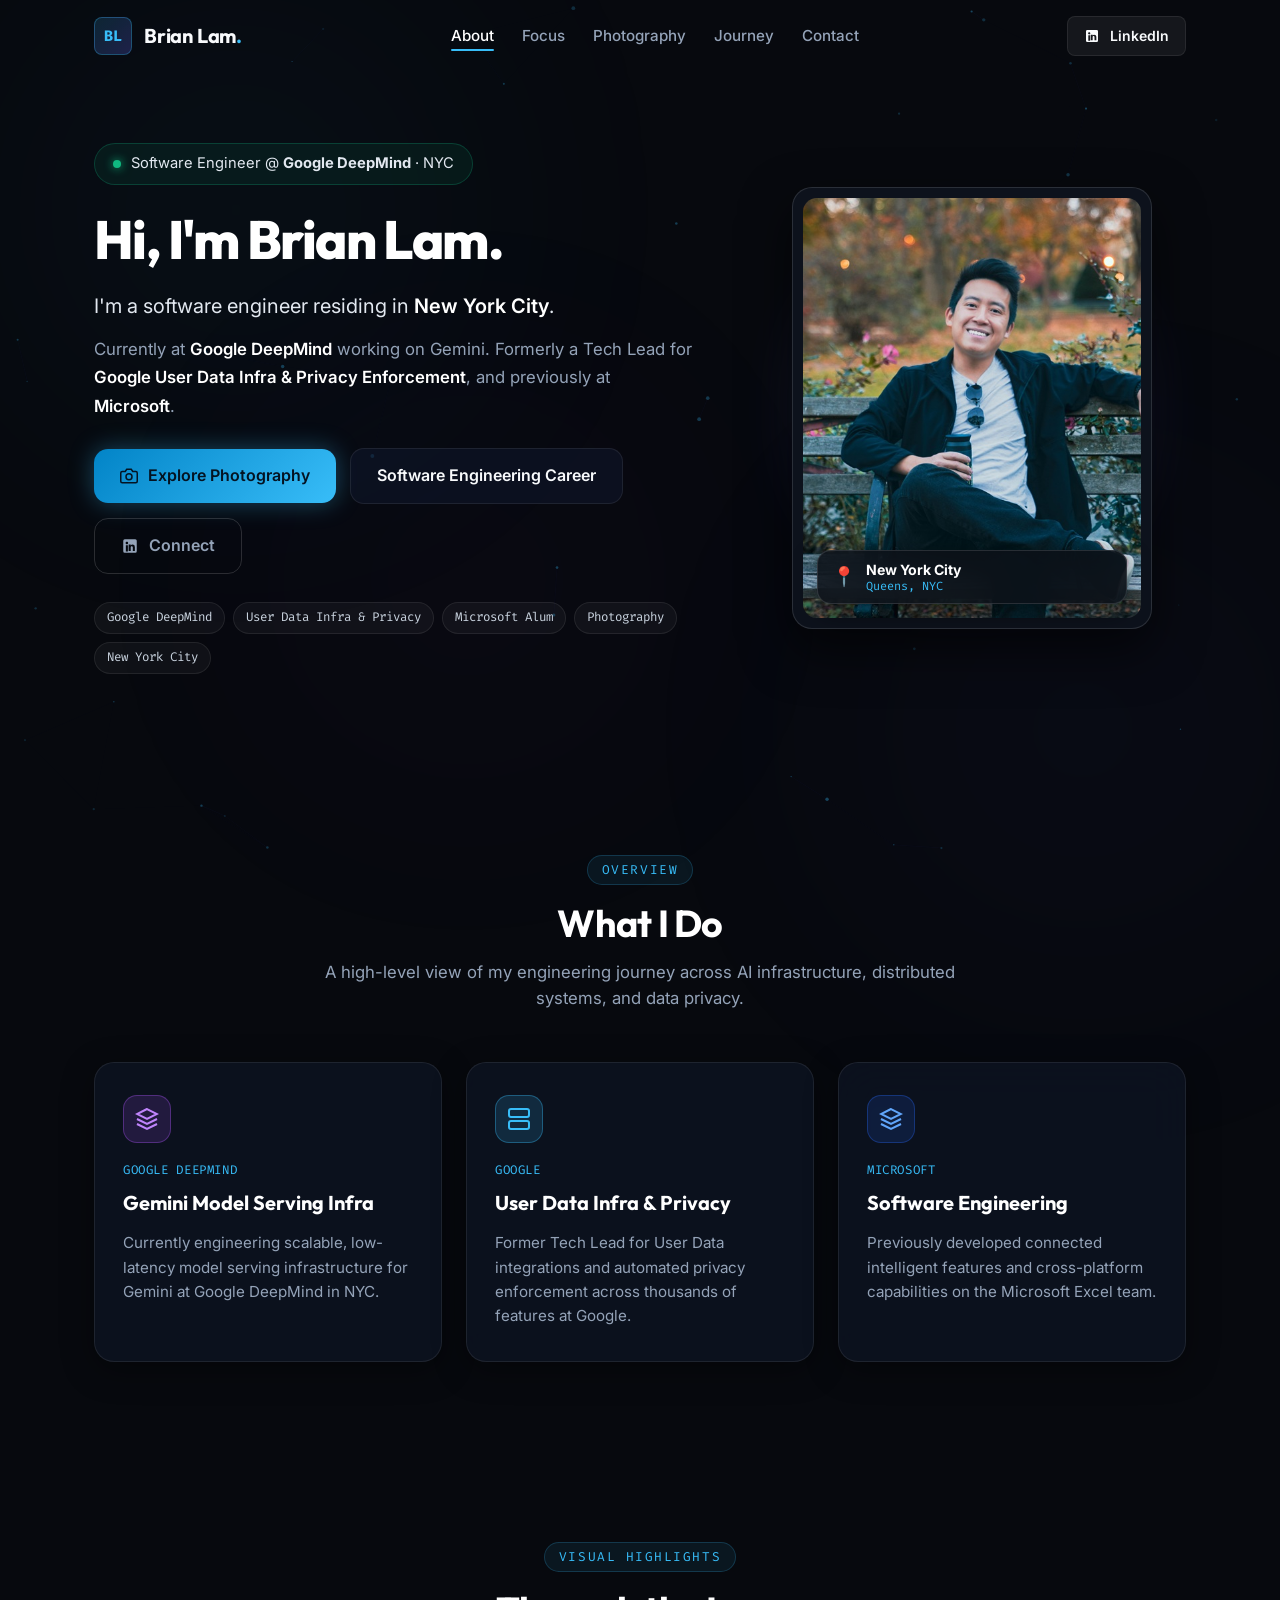
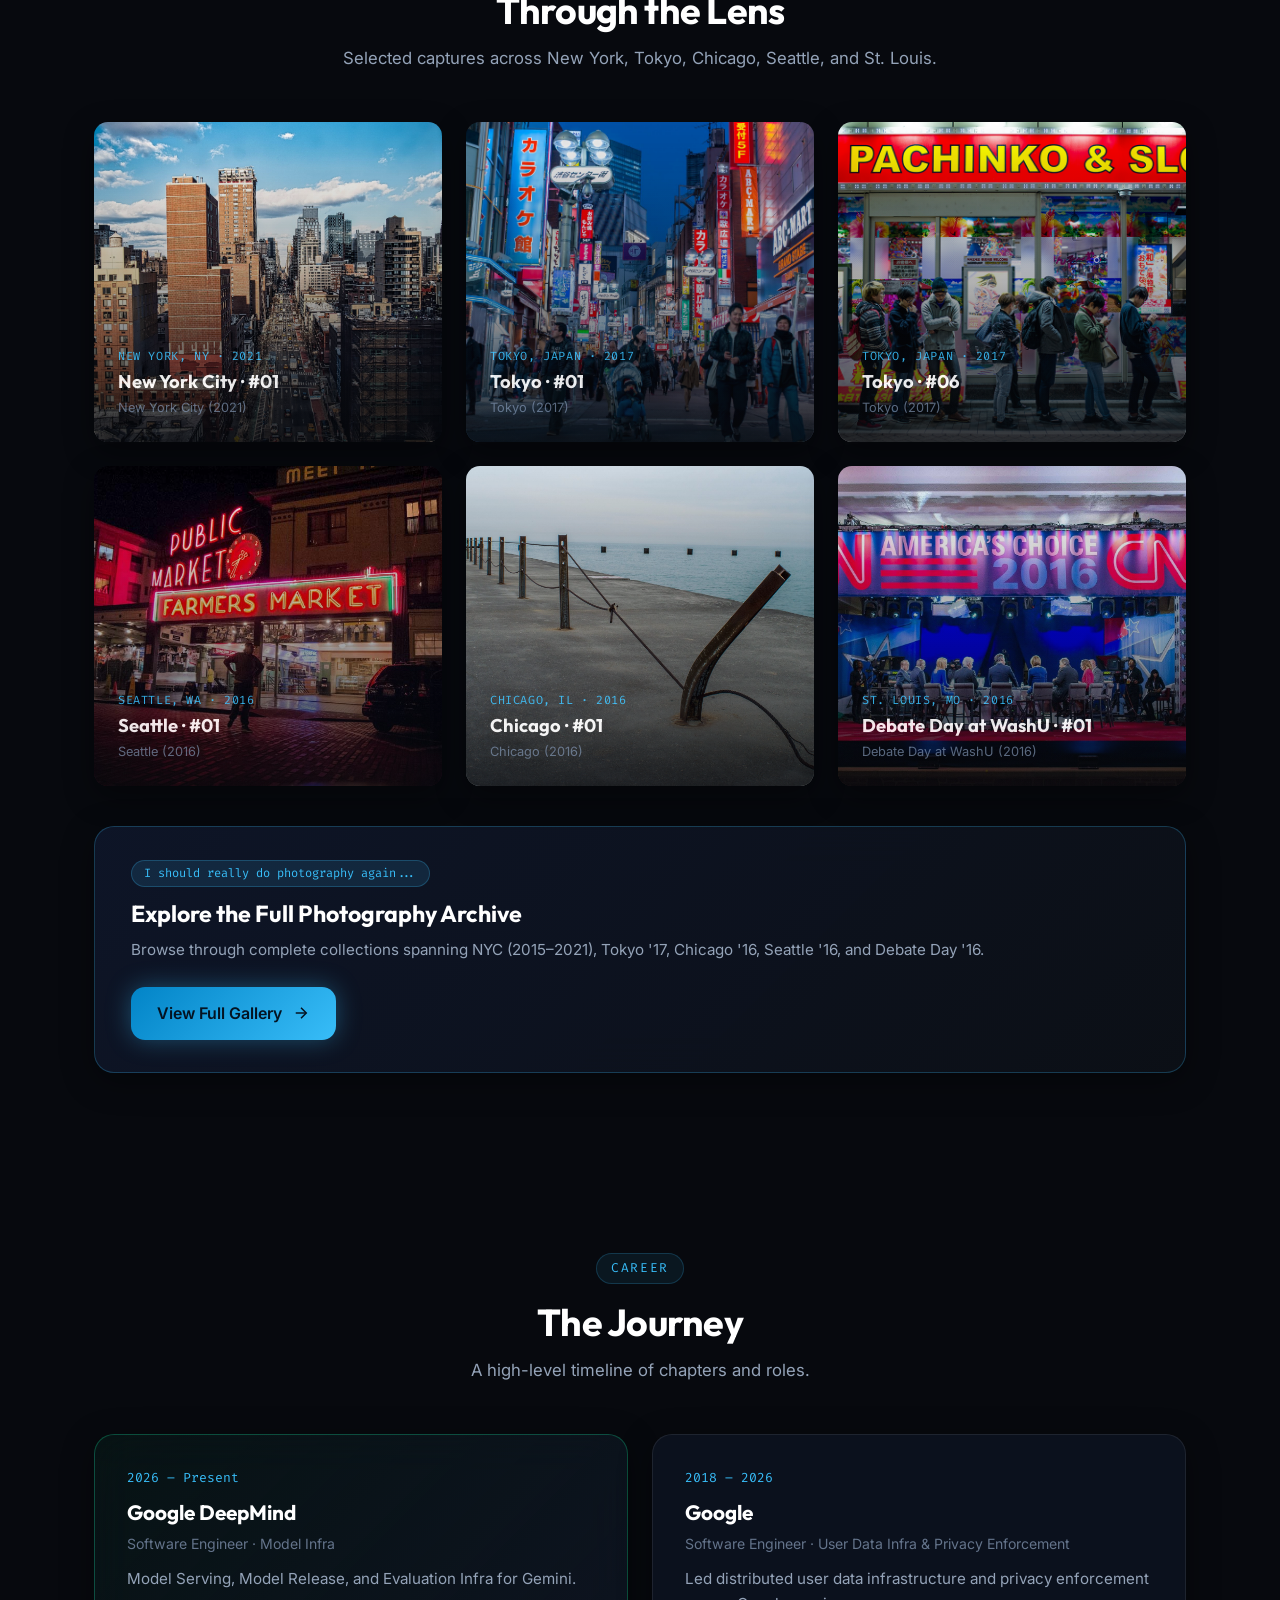
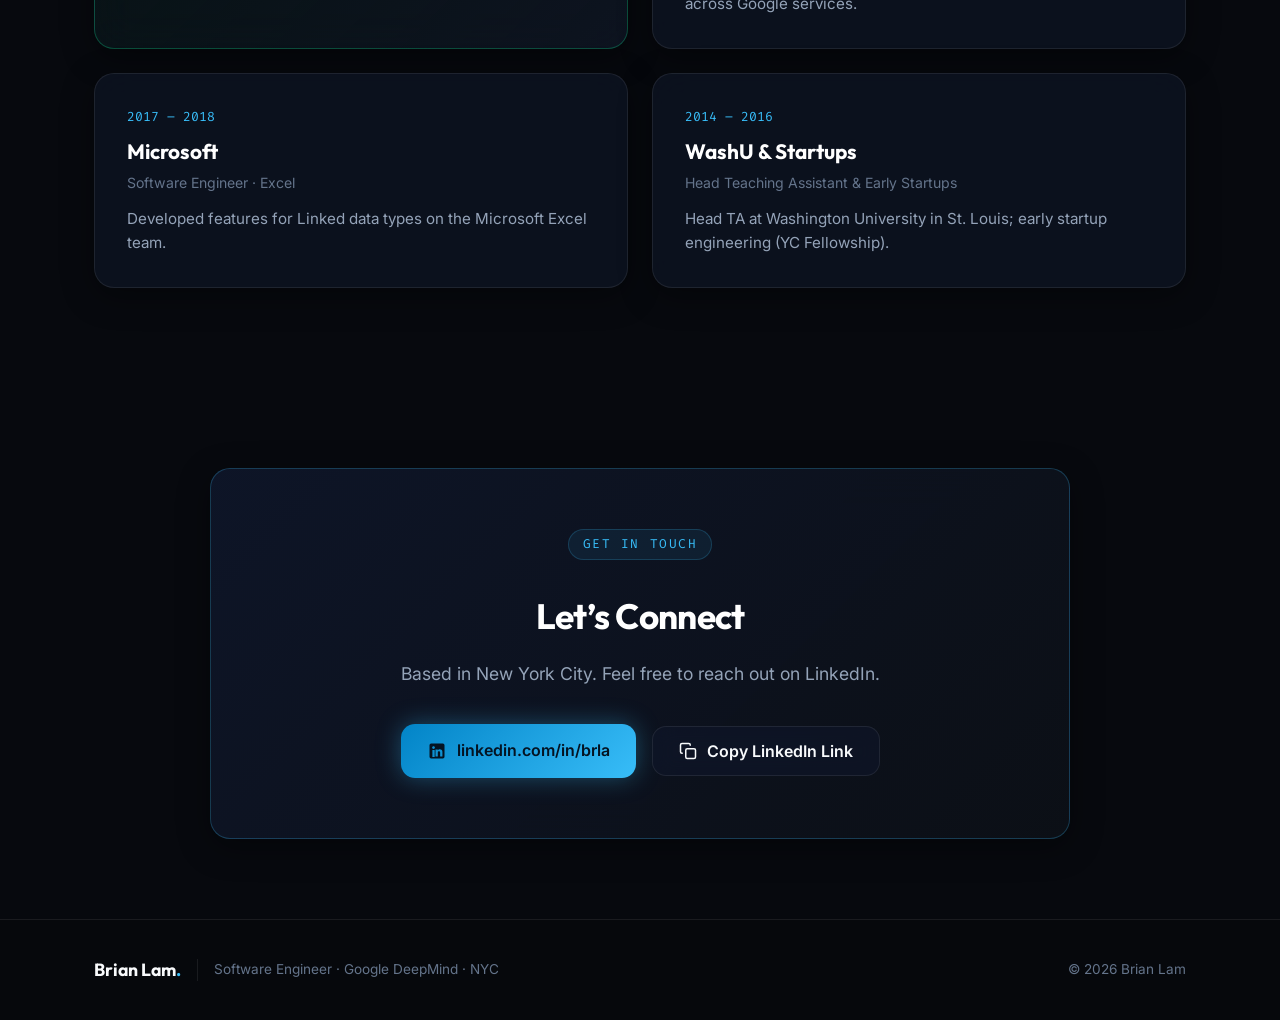
==== index.html @ e199496c "Initial commit of overhauled site" ====
<!DOCTYPE html>
<html lang="en">

<head>
  <meta charset="UTF-8">
  <meta name="viewport" content="width=device-width, initial-scale=1.0">
  <meta http-equiv="X-UA-Compatible" content="ie=edge">

  <title>Brian Lam | Software Engineer & Photographer</title>
  <meta name="description"
    content="Personal website of Brian Lam — Software Engineer at Google DeepMind, former Tech Lead for Google User Data Infra & Privacy Enforcement, previously at Microsoft. Based in NYC.">
  <meta name="keywords"
    content="Brian Lam, Google DeepMind, Google, Microsoft, Software Engineer, Photography, New York City">
  <meta name="author" content="Brian Lam">

  <!-- Open Graph / Meta -->
  <meta property="og:type" content="website">
  <meta property="og:title" content="Brian Lam | Software Engineer, NYC">
  <meta property="og:description"
    content="Software Engineer at Google DeepMind · Former TL for Google User Data Infra & Privacy Enforcement · Previously at Microsoft. Based in NYC.">
  <meta property="og:image" content="assets/profile/park-bench.jpg">

  <!-- Google Fonts -->
  <link rel="preconnect" href="https://fonts.googleapis.com">
  <link rel="preconnect" href="https://fonts.gstatic.com" crossorigin>
  <link
    href="https://fonts.googleapis.com/css2?family=Fira+Code:wght@400;500&family=Inter:wght@300;400;500;600;700&family=Outfit:wght@400;500;600;700;800&display=swap"
    rel="stylesheet">

  <!-- Stylesheet -->
  <link rel="stylesheet" href="style.css">
</head>

<body>
  <!-- Ambient background glow elements -->
  <div class="glow-sphere sphere-1"></div>
  <div class="glow-sphere sphere-2"></div>
  <div class="glow-sphere sphere-3"></div>
  <canvas id="ambient-canvas"></canvas>

  <!-- Navigation Header -->
  <header class="site-header" id="site-header">
    <div class="nav-container">
      <a href="#about" class="brand-logo" id="brand-logo">
        <span class="logo-mark">BL</span>
        <span class="logo-text">Brian Lam<span class="dot-accent">.</span></span>
      </a>

      <nav class="desktop-nav" id="desktop-nav">
        <ul class="nav-links">
          <li><a href="#about" class="nav-link">About</a></li>
          <li><a href="#focus" class="nav-link">Focus</a></li>
          <li><a href="#photography" class="nav-link">Photography</a></li>
          <li><a href="#journey" class="nav-link">Journey</a></li>
          <li><a href="#contact" class="nav-link">Contact</a></li>
        </ul>
      </nav>

      <div class="nav-actions">
        <a href="https://www.linkedin.com/in/brla/" target="_blank" rel="noopener noreferrer"
          class="btn btn-secondary btn-sm nav-linkedin" id="nav-linkedin-link">
          <svg class="icon" viewBox="0 0 24 24" width="16" height="16" fill="currentColor">
            <path
              d="M19 3a2 2 0 0 1 2 2v14a2 2 0 0 1-2 2H5a2 2 0 0 1-2-2V5a2 2 0 0 1 2-2h14m-.5 15.5v-5.3a3.26 3.26 0 0 0-3.26-3.26c-.85 0-1.84.52-2.28 1.3v-1.11h-2.79v8.37h2.79v-4.93c0-.77.62-1.4 1.39-1.4a1.4 1.4 0 0 1 1.4 1.4v4.93h2.75M6.46 10.9v8.37H9.2V10.9H6.46M7.83 6.22c-.93 0-1.68.75-1.68 1.68s.75 1.68 1.68 1.68 1.68-.75 1.68-1.68-.75-1.68-1.68-1.68Z" />
          </svg>
          <span>LinkedIn</span>
        </a>
        <button class="mobile-toggle" id="mobile-toggle" aria-label="Toggle navigation menu">
          <span class="bar"></span>
          <span class="bar"></span>
          <span class="bar"></span>
        </button>
      </div>
    </div>

    <!-- Mobile Drawer -->
    <div class="mobile-drawer" id="mobile-drawer">
      <ul class="mobile-nav-links">
        <li><a href="#about" class="mobile-link">About</a></li>
        <li><a href="#focus" class="mobile-link">Focus</a></li>
        <li><a href="#photography" class="mobile-link">Photography</a></li>
        <li><a href="photography.html" class="mobile-link">Full Gallery (123 Photos) ↗</a></li>
        <li><a href="#journey" class="mobile-link">Journey</a></li>
        <li><a href="#contact" class="mobile-link">Contact</a></li>
        <li class="mobile-drawer-cta">
          <a href="https://www.linkedin.com/in/brla/" target="_blank" rel="noopener noreferrer"
            class="btn btn-primary btn-block">
            View LinkedIn Profile
          </a>
        </li>
      </ul>
    </div>
  </header>

  <main>
    <!-- Hero / About Section with Profile Picture -->
    <section class="hero-section" id="about">
      <div class="section-container hero-container">

        <div class="hero-grid">

          <!-- Bio & Story Column -->
          <div class="hero-content">
            <div class="badge-status-pill animate-fade-in">
              <span class="status-indicator"></span>
              <span class="status-text">Software Engineer @ <strong>Google DeepMind</strong> · NYC</span>
            </div>

            <h1 class="hero-title animate-slide-up">
              Hi, I'm Brian Lam.
            </h1>

            <p class="hero-description animate-slide-up delay-1">
              I'm a software engineer residing in <strong>New York City</strong>.
            </p>

            <p class="hero-description secondary-bio animate-slide-up delay-2">
              Currently at <strong>Google DeepMind</strong> working on Gemini.
              Formerly a Tech Lead for <strong>Google User Data Infra & Privacy Enforcement</strong>,
              and previously at <strong>Microsoft</strong>.
            </p>

            <div class="hero-cta-group animate-slide-up delay-3">
              <a href="photography.html" class="btn btn-primary btn-lg glow-button" id="hero-cta-photo">
                <svg class="icon" viewBox="0 0 24 24" width="18" height="18" fill="none" stroke="currentColor"
                  stroke-width="2">
                  <path d="M23 19a2 2 0 0 1-2 2H3a2 2 0 0 1-2-2V8a2 2 0 0 1 2-2h4l2-3h6l2 3h4a2 2 0 0 1 2 2z"></path>
                  <circle cx="12" cy="13" r="4"></circle>
                </svg>
                <span>Explore Photography</span>
              </a>
              <a href="#focus" class="btn btn-glass btn-lg" id="hero-cta-focus">
                <span>Software Engineering Career</span>
              </a>
              <a href="https://www.linkedin.com/in/brla/" target="_blank" rel="noopener noreferrer"
                class="btn btn-outline btn-lg" id="hero-cta-connect">
                <svg class="icon" viewBox="0 0 24 24" width="18" height="18" fill="currentColor">
                  <path
                    d="M19 3a2 2 0 0 1 2 2v14a2 2 0 0 1-2 2H5a2 2 0 0 1-2-2V5a2 2 0 0 1 2-2h14m-.5 15.5v-5.3a3.26 3.26 0 0 0-3.26-3.26c-.85 0-1.84.52-2.28 1.3v-1.11h-2.79v8.37h2.79v-4.93c0-.77.62-1.4 1.39-1.4a1.4 1.4 0 0 1 1.4 1.4v4.93h2.75M6.46 10.9v8.37H9.2V10.9H6.46M7.83 6.22c-.93 0-1.68.75-1.68 1.68s.75 1.68 1.68 1.68 1.68-.75 1.68-1.68-.75-1.68-1.68-1.68Z" />
                </svg>
                <span>Connect</span>
              </a>
            </div>

            <!-- Quick High-Level Tags -->
            <div class="interests-pills-row animate-slide-up delay-3">
              <span class="interest-pill">Google DeepMind</span>
              <span class="interest-pill">User Data Infra & Privacy</span>
              <span class="interest-pill">Microsoft Alum</span>
              <span class="interest-pill">Photography</span>
              <span class="interest-pill">New York City</span>
            </div>
          </div>

          <!-- Profile Portrait Column -->
          <div class="hero-image-col animate-fade-in delay-2">
            <div class="profile-card-wrapper">
              <div class="profile-card-glow"></div>
              <div class="profile-card-inner glass-panel">
                <img src="assets/profile/park-bench.jpg" alt="Brian Lam sitting on a park bench" class="profile-photo"
                  loading="eager">
                <div class="profile-floating-badge">
                  <span class="badge-icon">📍</span>
                  <div class="badge-text">
                    <strong>New York City</strong>
                    <span>Queens, NYC</span>
                  </div>
                </div>
              </div>
            </div>
          </div>

        </div>

      </div>
    </section>

    <!-- High-Level Focus Areas Section -->
    <section class="section-wrapper focus-section" id="focus">
      <div class="section-container">

        <div class="section-header">
          <div class="section-tag">Overview</div>
          <h2 class="section-title">What I Do</h2>
          <p class="section-subtitle">
            A high-level view of my engineering journey across AI infrastructure, distributed systems, and data privacy.
          </p>
        </div>

        <div class="focus-grid">

          <div class="focus-card glass-panel">
            <div class="focus-icon-wrap gemini-theme">
              <svg viewBox="0 0 24 24" width="24" height="24" fill="none" stroke="currentColor" stroke-width="2">
                <path d="M12 2L2 7l10 5 10-5-10-5zM2 17l10 5 10-5M2 12l10 5 10-5" />
              </svg>
            </div>
            <span class="focus-org">Google DeepMind</span>
            <h3 class="focus-title">Gemini Model Serving Infra</h3>
            <p class="focus-desc">
              Currently engineering scalable, low-latency model serving infrastructure for Gemini at Google DeepMind in
              NYC.
            </p>
          </div>

          <div class="focus-card glass-panel">
            <div class="focus-icon-wrap infra-theme">
              <svg viewBox="0 0 24 24" width="24" height="24" fill="none" stroke="currentColor" stroke-width="2">
                <rect x="2" y="2" width="20" height="8" rx="2" ry="2"></rect>
                <rect x="2" y="14" width="20" height="8" rx="2" ry="2"></rect>
                <line x1="6" y1="6" x2="6.01" y2="6"></line>
                <line x1="6" y1="18" x2="6.01" y2="18"></line>
              </svg>
            </div>
            <span class="focus-org">Google</span>
            <h3 class="focus-title">User Data Infra & Privacy</h3>
            <p class="focus-desc">
              Former Tech Lead for User Data integrations and automated privacy enforcement across thousands of features
              at Google.
            </p>
          </div>

          <div class="focus-card glass-panel">
            <div class="focus-icon-wrap excel-theme">
              <svg viewBox="0 0 24 24" width="24" height="24" fill="none" stroke="currentColor" stroke-width="2">
                <polygon points="12 2 2 7 12 12 22 7 12 2"></polygon>
                <polyline points="2 17 12 22 22 17"></polyline>
                <polyline points="2 12 12 17 22 12"></polyline>
              </svg>
            </div>
            <span class="focus-org">Microsoft</span>
            <h3 class="focus-title">Software Engineering</h3>
            <p class="focus-desc">
              Previously developed connected intelligent features and cross-platform capabilities on the Microsoft Excel
              team.
            </p>
          </div>

        </div>

      </div>
    </section>

    <!-- Curated Photography Highlights Section -->
    <section class="section-wrapper photo-section" id="photography">
      <div class="section-container">

        <div class="section-header">
          <div class="section-tag">Visual Highlights</div>
          <h2 class="section-title">Through the Lens</h2>
          <p class="section-subtitle">
            Selected captures across New York, Tokyo, Chicago, Seattle, and St. Louis.
          </p>
        </div>

        <!-- Curated 6-Photo Preview Grid Rendered by app.js -->
        <div class="photo-gallery-grid homepage-curated-grid" id="homepage-photo-grid"></div>

        <!-- Call to Action Banner to Dedicated Photography Page -->
        <div class="gallery-explore-banner glass-panel">
          <div class="explore-banner-content">
            <div class="explore-banner-left">
              <span class="explore-badge">I should really do photography again...</span>
              <h3 class="explore-title">Explore the Full Photography Archive</h3>
              <p class="explore-desc">
                Browse through complete collections spanning NYC (2015–2021), Tokyo '17, Chicago '16, Seattle '16, and
                Debate Day '16.
              </p>
            </div>
            <div class="explore-banner-right">
              <a href="photography.html" class="btn btn-primary btn-lg glow-button" id="explore-full-gallery-btn">
                <span>View Full Gallery</span>
                <svg viewBox="0 0 24 24" width="18" height="18" fill="none" stroke="currentColor" stroke-width="2">
                  <line x1="5" y1="12" x2="19" y2="12"></line>
                  <polyline points="12 5 19 12 12 19"></polyline>
                </svg>
              </a>
            </div>
          </div>
        </div>

      </div>
    </section>

    <!-- Career Journey Chapters Section -->
    <section class="section-wrapper journey-section" id="journey">
      <div class="section-container">

        <div class="section-header">
          <div class="section-tag">Career</div>
          <h2 class="section-title">The Journey</h2>
          <p class="section-subtitle">
            A high-level timeline of chapters and roles.
          </p>
        </div>

        <div class="journey-cards-grid">

          <div class="journey-card glass-panel current-chapter">
            <div class="journey-period">2026 – Present</div>
            <h3 class="journey-heading">Google DeepMind</h3>
            <p class="journey-role">Software Engineer · Model Infra</p>
            <p class="journey-text">
              Model Serving, Model Release, and Evaluation Infra for Gemini.
            </p>
          </div>

          <div class="journey-card glass-panel">
            <div class="journey-period">2018 – 2026</div>
            <h3 class="journey-heading">Google</h3>
            <p class="journey-role">Software Engineer · User Data Infra & Privacy Enforcement</p>
            <p class="journey-text">
              Led distributed user data infrastructure and privacy enforcement across Google services.
            </p>
          </div>

          <div class="journey-card glass-panel">
            <div class="journey-period">2017 – 2018</div>
            <h3 class="journey-heading">Microsoft</h3>
            <p class="journey-role">Software Engineer · Excel</p>
            <p class="journey-text">
              Developed features for Linked data types on the Microsoft Excel team.
            </p>
          </div>

          <div class="journey-card glass-panel">
            <div class="journey-period">2014 – 2016</div>
            <h3 class="journey-heading">WashU & Startups</h3>
            <p class="journey-role">Head Teaching Assistant & Early Startups</p>
            <p class="journey-text">
              Head TA at Washington University in St. Louis; early startup engineering (YC Fellowship).
            </p>
          </div>

        </div>

      </div>
    </section>

    <!-- Contact & Connect Section -->
    <section class="section-wrapper contact-section" id="contact">
      <div class="section-container">

        <div class="contact-card glass-panel">
          <div class="contact-content">
            <div class="section-tag">Get in Touch</div>
            <h2 class="contact-title">Let’s Connect</h2>
            <p class="contact-desc">
              Based in New York City. Feel free to reach out on LinkedIn.
            </p>

            <div class="contact-links-row">
              <a href="https://www.linkedin.com/in/brla/" target="_blank" rel="noopener noreferrer"
                class="btn btn-primary btn-lg" id="contact-linkedin-btn">
                <svg class="icon" viewBox="0 0 24 24" width="20" height="20" fill="currentColor">
                  <path
                    d="M19 3a2 2 0 0 1 2 2v14a2 2 0 0 1-2 2H5a2 2 0 0 1-2-2V5a2 2 0 0 1 2-2h14m-.5 15.5v-5.3a3.26 3.26 0 0 0-3.26-3.26c-.85 0-1.84.52-2.28 1.3v-1.11h-2.79v8.37h2.79v-4.93c0-.77.62-1.4 1.39-1.4a1.4 1.4 0 0 1 1.4 1.4v4.93h2.75M6.46 10.9v8.37H9.2V10.9H6.46M7.83 6.22c-.93 0-1.68.75-1.68 1.68s.75 1.68 1.68 1.68 1.68-.75 1.68-1.68-.75-1.68-1.68-1.68Z" />
                </svg>
                <span>linkedin.com/in/brla</span>
              </a>

              <button class="btn btn-glass btn-lg" id="copy-linkedin-btn">
                <svg class="icon" viewBox="0 0 24 24" width="18" height="18" fill="none" stroke="currentColor"
                  stroke-width="2">
                  <rect x="9" y="9" width="13" height="13" rx="2" ry="2"></rect>
                  <path d="M5 15H4a2 2 0 0 1-2-2V4a2 2 0 0 1 2-2h9a2 2 0 0 1 2 2v1"></path>
                </svg>
                <span>Copy LinkedIn Link</span>
              </button>
            </div>
          </div>
        </div>

      </div>
    </section>
  </main>

  <!-- Photo Lightbox Modal -->
  <div class="lightbox-modal" id="lightbox-modal" aria-hidden="true" role="dialog">
    <div class="lightbox-backdrop" id="lightbox-backdrop"></div>
    <div class="lightbox-container">
      <button class="lightbox-close" id="lightbox-close" aria-label="Close photo preview">&times;</button>
      <button class="lightbox-nav lightbox-prev" id="lightbox-prev" aria-label="Previous photo">&#10094;</button>
      <button class="lightbox-nav lightbox-next" id="lightbox-next" aria-label="Next photo">&#10095;</button>

      <div class="lightbox-figure">
        <img src="" alt="" id="lightbox-image" class="lightbox-img">
        <div class="lightbox-caption" id="lightbox-caption">
          <div class="lightbox-title-row">
            <h4 id="lightbox-title">Photo Title</h4>
            <span id="lightbox-loc" class="lightbox-loc-badge">Location</span>
          </div>
          <p id="lightbox-tech" class="lightbox-tech-info">Series Details</p>
        </div>
      </div>
    </div>
  </div>

  <!-- Footer -->
  <footer class="site-footer">
    <div class="section-container footer-container">
      <div class="footer-left">
        <span class="footer-logo">Brian Lam<span class="dot-accent">.</span></span>
        <span class="footer-role">Software Engineer · Google DeepMind · NYC</span>
      </div>
      <div class="footer-right">
        <p class="copyright">&copy; <span id="current-year">2026</span> Brian Lam</p>
      </div>
    </div>
  </footer>

  <!-- Toast Notification Container -->
  <div class="toast-container" id="toast-container" aria-live="polite"></div>

  <!-- Scripts -->
  <script src="photos-data.js"></script>
  <script src="app.js"></script>
</body>

</html>
---- style.css ----
/* ==========================================================================
   Brian Lam - Personal Portfolio & Photography Design System
   ========================================================================== */

:root {
  /* Color Palette */
  --bg-primary: #07090e;
  --bg-secondary: #0c1017;
  --bg-tertiary: #131a26;
  
  --panel-bg: rgba(15, 22, 36, 0.72);
  --panel-border: rgba(255, 255, 255, 0.08);
  --panel-border-hover: rgba(56, 189, 248, 0.35);
  
  --accent-cyan: #38bdf8;
  --accent-indigo: #6366f1;
  --accent-violet: #a855f7;
  --accent-blue: #2563eb;
  --accent-green: #10b981;
  
  --text-primary: #f8fafc;
  --text-secondary: #94a3b8;
  --text-muted: #64748b;
  --text-heading: #ffffff;
  
  --gradient-main: linear-gradient(135deg, #38bdf8 0%, #818cf8 50%, #c084fc 100%);
  --gradient-gemini: linear-gradient(135deg, #3b82f6 0%, #8b5cf6 50%, #d946ef 100%);

  /* Typography */
  --font-display: 'Outfit', -apple-system, BlinkMacSystemFont, 'Segoe UI', Roboto, sans-serif;
  --font-body: 'Inter', -apple-system, BlinkMacSystemFont, 'Segoe UI', Roboto, sans-serif;
  --font-mono: 'Fira Code', monospace;

  /* Layout */
  --max-width: 1140px;
  --header-height: 72px;
  --radius-sm: 8px;
  --radius-md: 14px;
  --radius-lg: 20px;
  --radius-pill: 9999px;
  
  /* Transitions */
  --transition-fast: 0.15s cubic-bezier(0.4, 0, 0.2, 1);
  --transition-normal: 0.3s cubic-bezier(0.4, 0, 0.2, 1);
  --transition-smooth: 0.5s cubic-bezier(0.16, 1, 0.3, 1);
}

/* Base & Reset */
*, *::before, *::after {
  box-sizing: border-box;
  margin: 0;
  padding: 0;
}

html {
  scroll-behavior: smooth;
  font-size: 16px;
  background-color: var(--bg-primary);
  color: var(--text-primary);
}

body {
  font-family: var(--font-body);
  line-height: 1.6;
  background-color: var(--bg-primary);
  color: var(--text-primary);
  overflow-x: hidden;
  position: relative;
  min-height: 100vh;
  -webkit-font-smoothing: antialiased;
}

a {
  color: inherit;
  text-decoration: none;
  transition: color var(--transition-fast);
}

button {
  font-family: inherit;
  cursor: pointer;
  border: none;
  outline: none;
  background: none;
}

ul {
  list-style: none;
}

img {
  display: block;
  max-width: 100%;
  height: auto;
}

/* Ambient Background Glow */
#ambient-canvas {
  position: fixed;
  top: 0;
  left: 0;
  width: 100vw;
  height: 100vh;
  pointer-events: none;
  z-index: 0;
  opacity: 0.5;
}

.glow-sphere {
  position: fixed;
  border-radius: 50%;
  filter: blur(140px);
  pointer-events: none;
  z-index: 0;
  opacity: 0.3;
}

.sphere-1 {
  top: -10%;
  left: -5%;
  width: 600px;
  height: 600px;
  background: radial-gradient(circle, rgba(56, 189, 248, 0.3), transparent 70%);
}

.sphere-2 {
  top: 45%;
  right: -10%;
  width: 650px;
  height: 650px;
  background: radial-gradient(circle, rgba(99, 102, 241, 0.25), transparent 70%);
}

.sphere-3 {
  bottom: 5%;
  left: 15%;
  width: 550px;
  height: 550px;
  background: radial-gradient(circle, rgba(168, 85, 247, 0.2), transparent 70%);
}

/* Common Layout Container */
.section-container {
  width: 100%;
  max-width: var(--max-width);
  margin: 0 auto;
  padding: 0 24px;
  position: relative;
  z-index: 1;
}

.section-wrapper {
  padding: 90px 0;
  position: relative;
}

/* Glassmorphism Panel */
.glass-panel {
  background: var(--panel-bg);
  backdrop-filter: blur(20px);
  -webkit-backdrop-filter: blur(20px);
  border: 1px solid var(--panel-border);
  border-radius: var(--radius-lg);
  box-shadow: 0 8px 32px 0 rgba(0, 0, 0, 0.37);
  transition: all var(--transition-normal);
  position: relative;
  overflow: hidden;
}

.glass-panel:hover {
  border-color: var(--panel-border-hover);
  box-shadow: 0 16px 40px -10px rgba(56, 189, 248, 0.15);
}

/* Section Header Typography */
.section-header {
  text-align: center;
  max-width: 700px;
  margin: 0 auto 50px;
}

.section-tag {
  display: inline-block;
  font-family: var(--font-mono);
  font-size: 0.8rem;
  text-transform: uppercase;
  letter-spacing: 0.12em;
  color: var(--accent-cyan);
  background: rgba(56, 189, 248, 0.08);
  border: 1px solid rgba(56, 189, 248, 0.2);
  padding: 4px 14px;
  border-radius: var(--radius-pill);
  margin-bottom: 16px;
}

.section-title {
  font-family: var(--font-display);
  font-size: 2.35rem;
  font-weight: 700;
  color: var(--text-heading);
  line-height: 1.2;
  margin-bottom: 12px;
  letter-spacing: -0.02em;
}

.section-subtitle {
  font-size: 1.05rem;
  color: var(--text-secondary);
  line-height: 1.6;
}

.dot-accent {
  color: var(--accent-cyan);
}

/* Buttons */
.btn {
  display: inline-flex;
  align-items: center;
  justify-content: center;
  gap: 10px;
  font-family: var(--font-body);
  font-weight: 600;
  border-radius: var(--radius-md);
  padding: 12px 24px;
  transition: all var(--transition-normal);
  white-space: nowrap;
}

.btn-sm {
  padding: 8px 16px;
  font-size: 0.875rem;
  border-radius: var(--radius-sm);
}

.btn-lg {
  padding: 14px 26px;
  font-size: 1rem;
}

.btn-primary {
  background: linear-gradient(135deg, #0284c7 0%, #38bdf8 100%);
  color: #041322;
  box-shadow: 0 0 25px rgba(56, 189, 248, 0.35);
}

.btn-primary:hover {
  background: linear-gradient(135deg, #38bdf8 0%, #7dd3fc 100%);
  transform: translateY(-2px);
  box-shadow: 0 8px 30px rgba(56, 189, 248, 0.5);
}

.btn-secondary {
  background: rgba(255, 255, 255, 0.06);
  color: var(--text-primary);
  border: 1px solid var(--panel-border);
}

.btn-secondary:hover {
  background: rgba(255, 255, 255, 0.12);
  border-color: rgba(255, 255, 255, 0.2);
  color: #fff;
}

.btn-glass {
  background: rgba(15, 23, 42, 0.6);
  backdrop-filter: blur(12px);
  border: 1px solid var(--panel-border);
  color: var(--text-primary);
}

.btn-glass:hover {
  background: rgba(30, 41, 59, 0.8);
  border-color: var(--accent-cyan);
  color: #fff;
  transform: translateY(-2px);
}

.btn-outline {
  background: transparent;
  border: 1px solid rgba(255, 255, 255, 0.15);
  color: var(--text-secondary);
}

.btn-outline:hover {
  border-color: var(--text-primary);
  color: #fff;
  background: rgba(255, 255, 255, 0.04);
}

/* ==========================================================================
   Header & Navigation
   ========================================================================== */
.site-header {
  position: fixed;
  top: 0;
  left: 0;
  width: 100%;
  height: var(--header-height);
  z-index: 100;
  transition: all var(--transition-normal);
}

.site-header.scrolled {
  background: rgba(7, 9, 14, 0.85);
  backdrop-filter: blur(16px);
  -webkit-backdrop-filter: blur(16px);
  border-bottom: 1px solid var(--panel-border);
  box-shadow: 0 4px 20px rgba(0, 0, 0, 0.4);
}

.nav-container {
  max-width: var(--max-width);
  height: 100%;
  margin: 0 auto;
  padding: 0 24px;
  display: flex;
  align-items: center;
  justify-content: space-between;
}

.brand-logo {
  display: flex;
  align-items: center;
  gap: 12px;
  font-family: var(--font-display);
  font-weight: 700;
  font-size: 1.25rem;
  letter-spacing: -0.01em;
}

.logo-mark {
  display: flex;
  align-items: center;
  justify-content: center;
  width: 38px;
  height: 38px;
  border-radius: var(--radius-sm);
  background: linear-gradient(135deg, rgba(56, 189, 248, 0.15), rgba(99, 102, 241, 0.25));
  border: 1px solid rgba(56, 189, 248, 0.3);
  color: var(--accent-cyan);
  font-family: var(--font-mono);
  font-weight: 700;
  font-size: 0.95rem;
}

.desktop-nav .nav-links {
  display: flex;
  align-items: center;
  gap: 28px;
}

.nav-link {
  font-size: 0.95rem;
  font-weight: 500;
  color: var(--text-secondary);
  position: relative;
  padding: 6px 0;
  transition: color var(--transition-fast);
}

.nav-link:hover, .nav-link.active {
  color: #fff;
}

.nav-special-link {
  color: var(--accent-cyan) !important;
  font-weight: 600;
}

.nav-link::after {
  content: '';
  position: absolute;
  bottom: 0;
  left: 0;
  width: 0;
  height: 2px;
  background: var(--accent-cyan);
  transition: width var(--transition-normal);
  border-radius: var(--radius-pill);
}

.nav-link:hover::after, .nav-link.active::after {
  width: 100%;
}

.nav-actions {
  display: flex;
  align-items: center;
  gap: 12px;
}

.mobile-toggle {
  display: none;
  flex-direction: column;
  justify-content: space-between;
  width: 30px;
  height: 20px;
  cursor: pointer;
  z-index: 101;
}

.mobile-toggle .bar {
  width: 100%;
  height: 2px;
  background-color: var(--text-primary);
  transition: all var(--transition-normal);
  border-radius: 2px;
}

.mobile-toggle.active .bar:nth-child(1) {
  transform: translateY(9px) rotate(45deg);
}

.mobile-toggle.active .bar:nth-child(2) {
  opacity: 0;
}

.mobile-toggle.active .bar:nth-child(3) {
  transform: translateY(-9px) rotate(-45deg);
}

.mobile-drawer {
  position: fixed;
  top: 0;
  right: -100%;
  width: 80%;
  max-width: 340px;
  height: 100vh;
  background: rgba(12, 16, 23, 0.97);
  backdrop-filter: blur(24px);
  border-left: 1px solid var(--panel-border);
  padding: 90px 32px 40px;
  display: flex;
  flex-direction: column;
  transition: right var(--transition-smooth);
  z-index: 99;
}

.mobile-drawer.open {
  right: 0;
}

.mobile-nav-links {
  display: flex;
  flex-direction: column;
  gap: 20px;
}

.mobile-link {
  font-size: 1.2rem;
  font-weight: 600;
  color: var(--text-secondary);
}

.mobile-link:hover {
  color: var(--accent-cyan);
}

.mobile-drawer-cta {
  margin-top: 30px;
}

/* ==========================================================================
   Hero Section & Profile Card
   ========================================================================== */
.hero-section {
  min-height: 85vh;
  padding-top: calc(var(--header-height) + 40px);
  padding-bottom: 60px;
  display: flex;
  align-items: center;
  position: relative;
}

.hero-container {
  display: flex;
  flex-direction: column;
}

.hero-grid {
  display: grid;
  grid-template-columns: 1.3fr 0.9fr;
  align-items: center;
  gap: 48px;
}

.badge-status-pill {
  display: inline-flex;
  align-items: center;
  gap: 10px;
  background: rgba(16, 185, 129, 0.08);
  border: 1px solid rgba(16, 185, 129, 0.25);
  border-radius: var(--radius-pill);
  padding: 8px 18px;
  margin-bottom: 24px;
  font-size: 0.92rem;
  color: #e2e8f0;
}

.status-indicator {
  width: 8px;
  height: 8px;
  border-radius: 50%;
  background-color: var(--accent-green);
  box-shadow: 0 0 10px var(--accent-green);
  animation: pulse-glow 2s infinite ease-in-out;
}

@keyframes pulse-glow {
  0%, 100% { opacity: 1; transform: scale(1); }
  50% { opacity: 0.4; transform: scale(1.3); }
}

.hero-title {
  font-family: var(--font-display);
  font-size: clamp(2.4rem, 4.2vw, 3.6rem);
  font-weight: 800;
  line-height: 1.15;
  letter-spacing: -0.03em;
  color: var(--text-heading);
  margin-bottom: 18px;
}

.hero-description {
  font-size: clamp(1.05rem, 1.8vw, 1.25rem);
  line-height: 1.7;
  color: #e2e8f0;
  max-width: 600px;
  margin-bottom: 12px;
}

.secondary-bio {
  color: var(--text-secondary);
  font-size: 1.05rem;
  margin-bottom: 28px;
  max-width: 600px;
}

.hero-description strong {
  color: #fff;
  font-weight: 600;
}

.hero-cta-group {
  display: flex;
  align-items: center;
  flex-wrap: wrap;
  gap: 14px;
  margin-bottom: 28px;
}

.interests-pills-row {
  display: flex;
  flex-wrap: wrap;
  gap: 8px;
}

.interest-pill {
  font-family: var(--font-mono);
  font-size: 0.78rem;
  padding: 5px 12px;
  border-radius: var(--radius-pill);
  background: rgba(255, 255, 255, 0.04);
  border: 1px solid var(--panel-border);
  color: #cbd5e1;
}

/* Profile Photo Card */
.hero-image-col {
  display: flex;
  justify-content: center;
  align-items: center;
}

.profile-card-wrapper {
  position: relative;
  width: 100%;
  max-width: 360px;
}

.profile-card-glow {
  position: absolute;
  inset: -15px;
  background: radial-gradient(circle at 50% 50%, rgba(56, 189, 248, 0.25), rgba(99, 102, 241, 0.2), transparent 70%);
  filter: blur(24px);
  border-radius: var(--radius-lg);
  pointer-events: none;
}

.profile-card-inner {
  position: relative;
  border-radius: var(--radius-lg);
  overflow: hidden;
  border: 1px solid rgba(255, 255, 255, 0.12);
  box-shadow: 0 20px 50px rgba(0, 0, 0, 0.6);
  background: #0d121c;
  padding: 10px;
}

.profile-photo {
  width: 100%;
  height: 420px;
  object-fit: cover;
  object-position: center top;
  border-radius: calc(var(--radius-lg) - 6px);
  transition: transform 0.5s ease;
}

.profile-card-inner:hover .profile-photo {
  transform: scale(1.02);
}

.profile-floating-badge {
  position: absolute;
  bottom: 24px;
  left: 24px;
  right: 24px;
  background: rgba(12, 16, 23, 0.88);
  backdrop-filter: blur(16px);
  border: 1px solid rgba(255, 255, 255, 0.12);
  border-radius: var(--radius-md);
  padding: 10px 14px;
  display: flex;
  align-items: center;
  gap: 10px;
  box-shadow: 0 10px 25px rgba(0, 0, 0, 0.5);
}

.profile-floating-badge .badge-icon {
  font-size: 1.2rem;
}

.profile-floating-badge .badge-text {
  display: flex;
  flex-direction: column;
  line-height: 1.25;
}

.profile-floating-badge strong {
  font-size: 0.88rem;
  color: #fff;
}

.profile-floating-badge span {
  font-size: 0.74rem;
  color: var(--accent-cyan);
  font-family: var(--font-mono);
}

/* ==========================================================================
   High-Level Focus Section
   ========================================================================== */
.focus-grid {
  display: grid;
  grid-template-columns: repeat(3, 1fr);
  gap: 24px;
}

.focus-card {
  padding: 32px 28px;
  display: flex;
  flex-direction: column;
}

.focus-icon-wrap {
  width: 48px;
  height: 48px;
  border-radius: var(--radius-md);
  display: flex;
  align-items: center;
  justify-content: center;
  margin-bottom: 18px;
}

.gemini-theme {
  background: rgba(168, 85, 247, 0.15);
  border: 1px solid rgba(168, 85, 247, 0.35);
  color: #c084fc;
}

.infra-theme {
  background: rgba(56, 189, 248, 0.15);
  border: 1px solid rgba(56, 189, 248, 0.35);
  color: var(--accent-cyan);
}

.excel-theme {
  background: rgba(37, 99, 235, 0.15);
  border: 1px solid rgba(37, 99, 235, 0.35);
  color: #60a5fa;
}

.focus-org {
  font-family: var(--font-mono);
  font-size: 0.78rem;
  color: var(--accent-cyan);
  text-transform: uppercase;
  letter-spacing: 0.05em;
  margin-bottom: 6px;
}

.focus-title {
  font-family: var(--font-display);
  font-size: 1.25rem;
  font-weight: 700;
  color: var(--text-heading);
  margin-bottom: 12px;
}

.focus-desc {
  font-size: 0.95rem;
  color: var(--text-secondary);
  line-height: 1.6;
}

/* ==========================================================================
   Photography Gallery Section (Shared)
   ========================================================================== */
.photo-gallery-grid {
  display: grid;
  grid-template-columns: repeat(3, 1fr);
  gap: 24px;
}

.photo-card {
  position: relative;
  border-radius: var(--radius-md);
  overflow: hidden;
  box-shadow: 0 10px 30px rgba(0, 0, 0, 0.4);
  cursor: pointer;
  transition: transform var(--transition-normal), box-shadow var(--transition-normal);
  background: #0d121c;
}

.photo-card:hover {
  transform: translateY(-6px);
  box-shadow: 0 20px 40px rgba(0, 0, 0, 0.6), 0 0 20px rgba(56, 189, 248, 0.2);
}

.photo-img-wrap {
  position: relative;
  width: 100%;
  height: 320px;
  overflow: hidden;
}

.gallery-img {
  width: 100%;
  height: 100%;
  object-fit: cover;
  transition: transform 0.6s cubic-bezier(0.16, 1, 0.3, 1);
}

.photo-card:hover .gallery-img {
  transform: scale(1.06);
}

.photo-overlay {
  position: absolute;
  inset: 0;
  background: linear-gradient(to top, rgba(7, 9, 14, 0.92) 0%, rgba(7, 9, 14, 0.35) 50%, transparent 100%);
  display: flex;
  flex-direction: column;
  justify-content: flex-end;
  padding: 24px;
  opacity: 0.9;
  transition: opacity var(--transition-normal);
}

.photo-card:hover .photo-overlay {
  opacity: 1;
}

.photo-meta {
  display: flex;
  flex-direction: column;
  gap: 4px;
}

.photo-loc {
  font-family: var(--font-mono);
  font-size: 0.74rem;
  color: var(--accent-cyan);
  text-transform: uppercase;
  letter-spacing: 0.05em;
}

.photo-title {
  font-family: var(--font-display);
  font-size: 1.15rem;
  font-weight: 700;
  color: #fff;
  line-height: 1.3;
}

.photo-tech {
  font-size: 0.8rem;
  color: var(--text-muted);
}

.photo-zoom-btn {
  position: absolute;
  top: 18px;
  right: 18px;
  width: 36px;
  height: 36px;
  border-radius: 50%;
  background: rgba(15, 23, 42, 0.75);
  backdrop-filter: blur(8px);
  border: 1px solid var(--panel-border);
  color: #fff;
  display: flex;
  align-items: center;
  justify-content: center;
  opacity: 0;
  transform: scale(0.85);
  transition: all var(--transition-fast);
}

.photo-card:hover .photo-zoom-btn {
  opacity: 1;
  transform: scale(1);
}

.photo-zoom-btn:hover {
  background: var(--accent-cyan);
  color: #041322;
}

/* Explore Full Gallery Banner on Homepage */
.gallery-explore-banner {
  margin-top: 40px;
  padding: 32px 36px;
  background: linear-gradient(135deg, rgba(15, 23, 42, 0.9), rgba(12, 16, 23, 0.95));
  border-color: rgba(56, 189, 248, 0.25);
}

.explore-banner-content {
  display: flex;
  align-items: center;
  justify-content: space-between;
  flex-wrap: wrap;
  gap: 24px;
}

.explore-badge {
  display: inline-block;
  font-family: var(--font-mono);
  font-size: 0.75rem;
  color: var(--accent-cyan);
  background: rgba(56, 189, 248, 0.12);
  border: 1px solid rgba(56, 189, 248, 0.25);
  padding: 3px 12px;
  border-radius: var(--radius-pill);
  margin-bottom: 8px;
}

.explore-title {
  font-family: var(--font-display);
  font-size: 1.45rem;
  font-weight: 700;
  color: #fff;
  margin-bottom: 6px;
}

.explore-desc {
  font-size: 0.95rem;
  color: var(--text-secondary);
}

/* ==========================================================================
   Dedicated Photography Page (photography.html)
   ========================================================================== */
.gallery-hero-section {
  padding-top: calc(var(--header-height) + 30px);
  padding-bottom: 80px;
}

.gallery-hero-header {
  text-align: center;
  max-width: 800px;
  margin: 0 auto 36px;
}

.back-link {
  display: inline-flex;
  align-items: center;
  gap: 8px;
  font-size: 0.88rem;
  color: var(--text-muted);
  margin-bottom: 20px;
  transition: color var(--transition-fast);
}

.back-link:hover {
  color: var(--accent-cyan);
}

.gallery-hero-title {
  font-family: var(--font-display);
  font-size: clamp(2.5rem, 5vw, 3.8rem);
  font-weight: 800;
  letter-spacing: -0.03em;
  color: var(--text-heading);
  margin-bottom: 12px;
}

.gallery-hero-subtitle {
  font-size: 1.15rem;
  color: var(--text-secondary);
  display: flex;
  align-items: center;
  justify-content: center;
  flex-wrap: wrap;
  gap: 12px;
}

.total-badge {
  font-family: var(--font-mono);
  font-size: 0.8rem;
  color: var(--accent-green);
  background: rgba(16, 185, 129, 0.12);
  border: 1px solid rgba(16, 185, 129, 0.3);
  padding: 3px 12px;
  border-radius: var(--radius-pill);
}

/* Album Shortcut Cards */
.album-cards-row {
  display: grid;
  grid-template-columns: repeat(5, 1fr);
  gap: 14px;
  margin-bottom: 36px;
}

.album-card {
  padding: 16px;
  display: flex;
  align-items: center;
  gap: 12px;
  text-align: left;
  cursor: pointer;
}

.album-icon {
  font-size: 1.6rem;
}

.album-info {
  display: flex;
  flex-direction: column;
  line-height: 1.25;
}

.album-name {
  font-family: var(--font-display);
  font-size: 0.95rem;
  font-weight: 700;
  color: #fff;
}

.album-count {
  font-size: 0.74rem;
  color: var(--text-muted);
}

/* Gallery Filter Bar */
.gallery-filter-bar {
  display: flex;
  justify-content: center;
  flex-wrap: wrap;
  gap: 10px;
  margin-bottom: 18px;
}

.gallery-filter-btn {
  padding: 8px 18px;
  font-size: 0.88rem;
  font-weight: 600;
  color: var(--text-secondary);
  background: rgba(255, 255, 255, 0.04);
  border: 1px solid var(--panel-border);
  border-radius: var(--radius-pill);
  transition: all var(--transition-fast);
}

.gallery-filter-btn:hover {
  color: #fff;
  background: rgba(255, 255, 255, 0.08);
}

.gallery-filter-btn.active {
  color: #041322;
  background: var(--accent-cyan);
  border-color: var(--accent-cyan);
  box-shadow: 0 0 15px rgba(56, 189, 248, 0.4);
}

.gallery-status-bar {
  text-align: center;
  margin-bottom: 30px;
}

.current-filter-label {
  font-family: var(--font-mono);
  font-size: 0.82rem;
  color: var(--text-muted);
}

/* ==========================================================================
   Lightbox Modal
   ========================================================================== */
.lightbox-modal {
  position: fixed;
  inset: 0;
  z-index: 1000;
  display: flex;
  align-items: center;
  justify-content: center;
  opacity: 0;
  visibility: hidden;
  transition: opacity 0.3s ease, visibility 0.3s ease;
}

.lightbox-modal.active {
  opacity: 1;
  visibility: visible;
}

.lightbox-backdrop {
  position: absolute;
  inset: 0;
  background: rgba(5, 7, 11, 0.94);
  backdrop-filter: blur(24px);
}

.lightbox-container {
  position: relative;
  z-index: 1001;
  max-width: 90vw;
  max-height: 90vh;
  display: flex;
  flex-direction: column;
  align-items: center;
}

.lightbox-figure {
  display: flex;
  flex-direction: column;
  align-items: center;
}

.lightbox-img {
  max-width: 85vw;
  max-height: 75vh;
  object-fit: contain;
  border-radius: var(--radius-md);
  box-shadow: 0 25px 60px rgba(0, 0, 0, 0.8);
}

.lightbox-caption {
  margin-top: 18px;
  text-align: center;
}

.lightbox-title-row {
  display: flex;
  align-items: center;
  justify-content: center;
  gap: 12px;
  margin-bottom: 6px;
}

#lightbox-title {
  font-family: var(--font-display);
  font-size: 1.3rem;
  color: #fff;
}

.lightbox-loc-badge {
  font-family: var(--font-mono);
  font-size: 0.75rem;
  color: var(--accent-cyan);
  background: rgba(56, 189, 248, 0.15);
  border: 1px solid rgba(56, 189, 248, 0.3);
  padding: 2px 10px;
  border-radius: var(--radius-pill);
}

.lightbox-tech-info {
  font-size: 0.85rem;
  color: var(--text-muted);
}

.lightbox-close {
  position: fixed;
  top: 24px;
  right: 28px;
  width: 44px;
  height: 44px;
  border-radius: 50%;
  background: rgba(255, 255, 255, 0.1);
  color: #fff;
  font-size: 2rem;
  line-height: 1;
  display: flex;
  align-items: center;
  justify-content: center;
  transition: all var(--transition-fast);
}

.lightbox-close:hover {
  background: rgba(255, 255, 255, 0.2);
  transform: scale(1.08);
}

.lightbox-nav {
  position: fixed;
  top: 50%;
  transform: translateY(-50%);
  width: 48px;
  height: 48px;
  border-radius: 50%;
  background: rgba(255, 255, 255, 0.08);
  color: #fff;
  font-size: 1.3rem;
  display: flex;
  align-items: center;
  justify-content: center;
  transition: all var(--transition-fast);
}

.lightbox-nav:hover {
  background: var(--accent-cyan);
  color: #041322;
}

.lightbox-prev { left: 24px; }
.lightbox-next { right: 24px; }

/* ==========================================================================
   Journey Section
   ========================================================================== */
.journey-cards-grid {
  display: grid;
  grid-template-columns: repeat(2, 1fr);
  gap: 24px;
}

.journey-card {
  padding: 32px;
  display: flex;
  flex-direction: column;
}

.current-chapter {
  border-color: rgba(16, 185, 129, 0.35);
  background: linear-gradient(135deg, rgba(16, 185, 129, 0.06), rgba(15, 22, 36, 0.8));
}

.journey-period {
  font-family: var(--font-mono);
  font-size: 0.82rem;
  color: var(--accent-cyan);
  margin-bottom: 8px;
}

.journey-heading {
  font-family: var(--font-display);
  font-size: 1.3rem;
  font-weight: 700;
  color: var(--text-heading);
  margin-bottom: 4px;
}

.journey-role {
  font-size: 0.88rem;
  color: var(--text-muted);
  margin-bottom: 12px;
}

.journey-text {
  font-size: 0.95rem;
  color: var(--text-secondary);
  line-height: 1.6;
}

/* ==========================================================================
   Contact Section & Footer
   ========================================================================== */
.contact-section {
  padding-bottom: 80px;
}

.contact-card {
  max-width: 860px;
  margin: 0 auto;
  padding: 60px 48px;
  text-align: center;
  background: linear-gradient(135deg, rgba(15, 23, 42, 0.9), rgba(12, 16, 23, 0.95));
  border-color: rgba(56, 189, 248, 0.25);
}

.contact-title {
  font-family: var(--font-display);
  font-size: 2.2rem;
  font-weight: 700;
  color: var(--text-heading);
  margin: 12px 0 16px;
  letter-spacing: -0.02em;
}

.contact-desc {
  font-size: 1.1rem;
  color: var(--text-secondary);
  max-width: 600px;
  margin: 0 auto 36px;
  line-height: 1.6;
}

.contact-links-row {
  display: flex;
  align-items: center;
  justify-content: center;
  flex-wrap: wrap;
  gap: 16px;
}

.site-footer {
  border-top: 1px solid var(--panel-border);
  padding: 36px 0;
  background: #06080c;
  position: relative;
  z-index: 1;
}

.footer-container {
  display: flex;
  align-items: center;
  justify-content: space-between;
  flex-wrap: wrap;
  gap: 16px;
}

.footer-left {
  display: flex;
  align-items: center;
  gap: 16px;
}

.footer-logo {
  font-family: var(--font-display);
  font-weight: 700;
  font-size: 1.1rem;
}

.footer-role {
  font-size: 0.85rem;
  color: var(--text-muted);
  border-left: 1px solid var(--panel-border);
  padding-left: 16px;
}

.copyright {
  font-size: 0.85rem;
  color: var(--text-muted);
}

/* ==========================================================================
   Toast Notification
   ========================================================================== */
.toast-container {
  position: fixed;
  bottom: 24px;
  right: 24px;
  z-index: 9999;
  display: flex;
  flex-direction: column;
  gap: 10px;
  pointer-events: none;
}

.toast {
  background: rgba(15, 23, 42, 0.95);
  backdrop-filter: blur(16px);
  border: 1px solid var(--accent-cyan);
  color: #fff;
  padding: 12px 20px;
  border-radius: var(--radius-md);
  box-shadow: 0 10px 30px rgba(0, 0, 0, 0.6);
  font-size: 0.9rem;
  display: flex;
  align-items: center;
  gap: 10px;
  animation: toast-in 0.3s cubic-bezier(0.16, 1, 0.3, 1) forwards;
  pointer-events: auto;
}

@keyframes toast-in {
  from { opacity: 0; transform: translateY(12px) scale(0.95); }
  to { opacity: 1; transform: translateY(0) scale(1); }
}

@keyframes toast-out {
  from { opacity: 1; transform: translateY(0) scale(1); }
  to { opacity: 0; transform: translateY(12px) scale(0.95); }
}

/* ==========================================================================
   Animations & Responsive Breakpoints
   ========================================================================== */
.animate-slide-up {
  opacity: 0;
  transform: translateY(24px);
  animation: slide-up 0.8s cubic-bezier(0.16, 1, 0.3, 1) forwards;
}

.animate-fade-in {
  opacity: 0;
  animation: fade-in 0.8s ease forwards;
}

.delay-1 { animation-delay: 0.15s; }
.delay-2 { animation-delay: 0.3s; }
.delay-3 { animation-delay: 0.45s; }

@keyframes slide-up {
  to { opacity: 1; transform: translateY(0); }
}

@keyframes fade-in {
  to { opacity: 1; }
}

@media (max-width: 1024px) {
  .album-cards-row {
    grid-template-columns: repeat(3, 1fr);
  }
}

@media (max-width: 992px) {
  .hero-grid {
    grid-template-columns: 1fr;
    gap: 40px;
    text-align: center;
  }

  .badge-status-pill {
    margin-left: auto;
    margin-right: auto;
  }

  .hero-description, .secondary-bio {
    margin-left: auto;
    margin-right: auto;
  }

  .hero-cta-group, .interests-pills-row {
    justify-content: center;
  }

  .focus-grid, .photo-gallery-grid {
    grid-template-columns: repeat(2, 1fr);
  }

  .explore-banner-content {
    flex-direction: column;
    text-align: center;
  }
}

@media (max-width: 768px) {
  .desktop-nav {
    display: none;
  }

  .mobile-toggle {
    display: flex;
  }

  .section-wrapper {
    padding: 70px 0;
  }

  .section-title {
    font-size: 2rem;
  }

  .focus-grid, .photo-gallery-grid, .journey-cards-grid {
    grid-template-columns: 1fr;
  }

  .album-cards-row {
    grid-template-columns: 1fr;
  }

  .profile-card-wrapper {
    max-width: 300px;
  }

  .profile-photo {
    height: 350px;
  }

  .contact-card {
    padding: 40px 24px;
  }

  .contact-title {
    font-size: 1.8rem;
  }

  .lightbox-nav {
    width: 38px;
    height: 38px;
    font-size: 1rem;
  }

  .lightbox-prev { left: 8px; }
  .lightbox-next { right: 8px; }
}

@media (max-width: 480px) {
  .hero-cta-group {
    flex-direction: column;
    align-items: stretch;
  }

  .hero-cta-group .btn {
    width: 100%;
  }

  .footer-container {
    flex-direction: column;
    align-items: flex-start;
  }

  .footer-role {
    border-left: none;
    padding-left: 0;
    margin-top: 4px;
  }
}
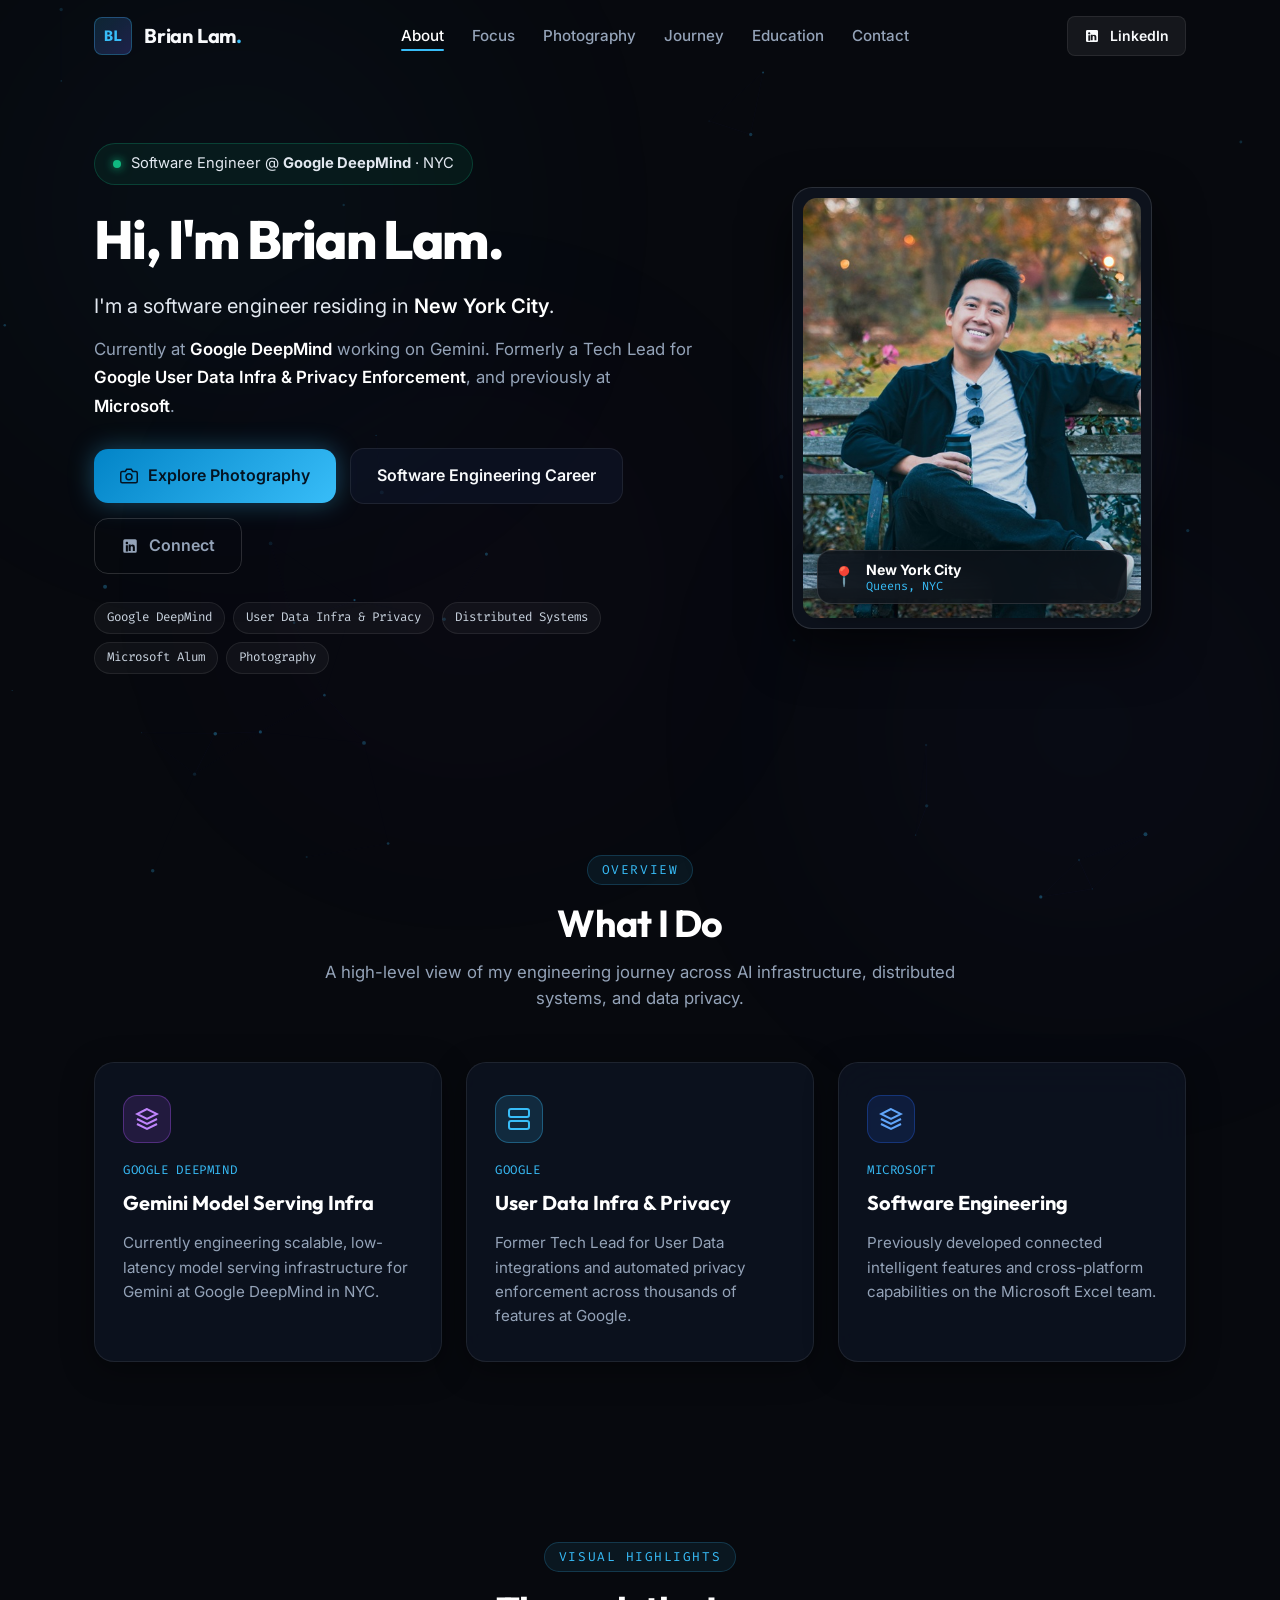
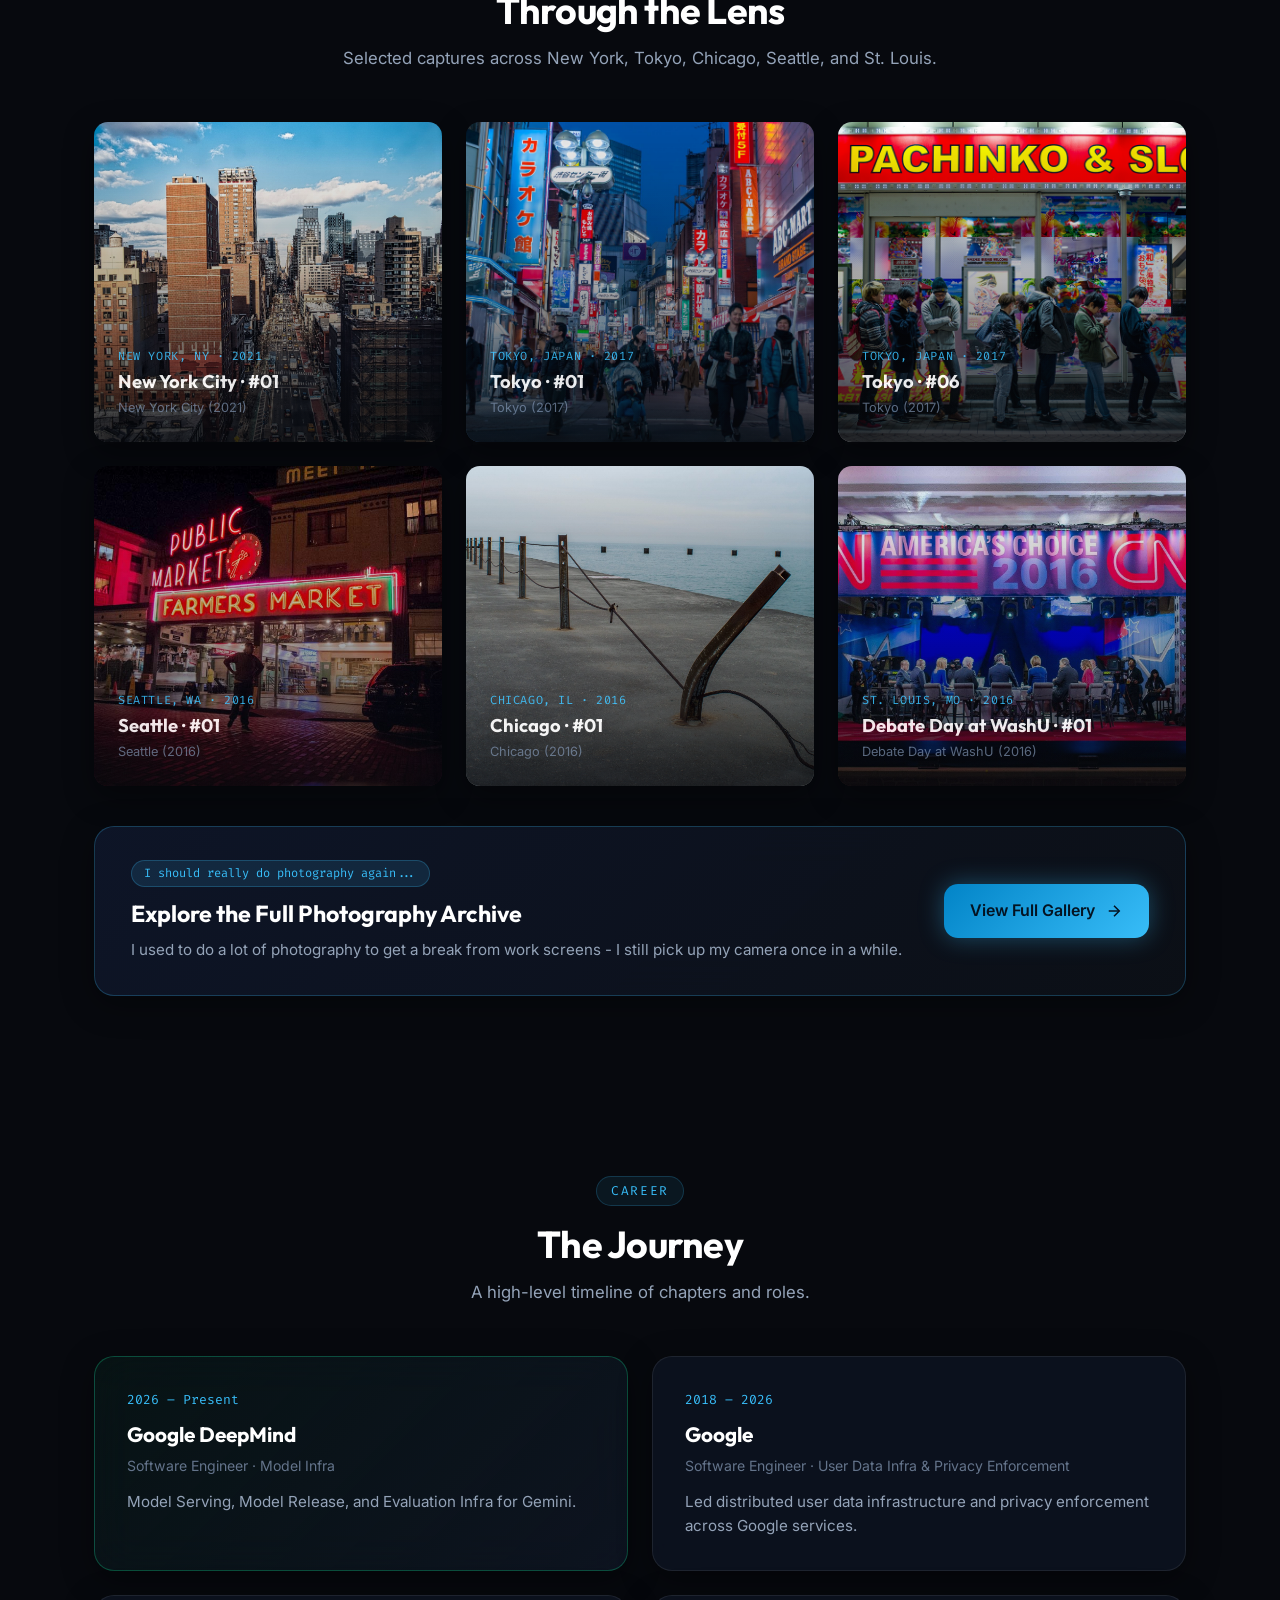
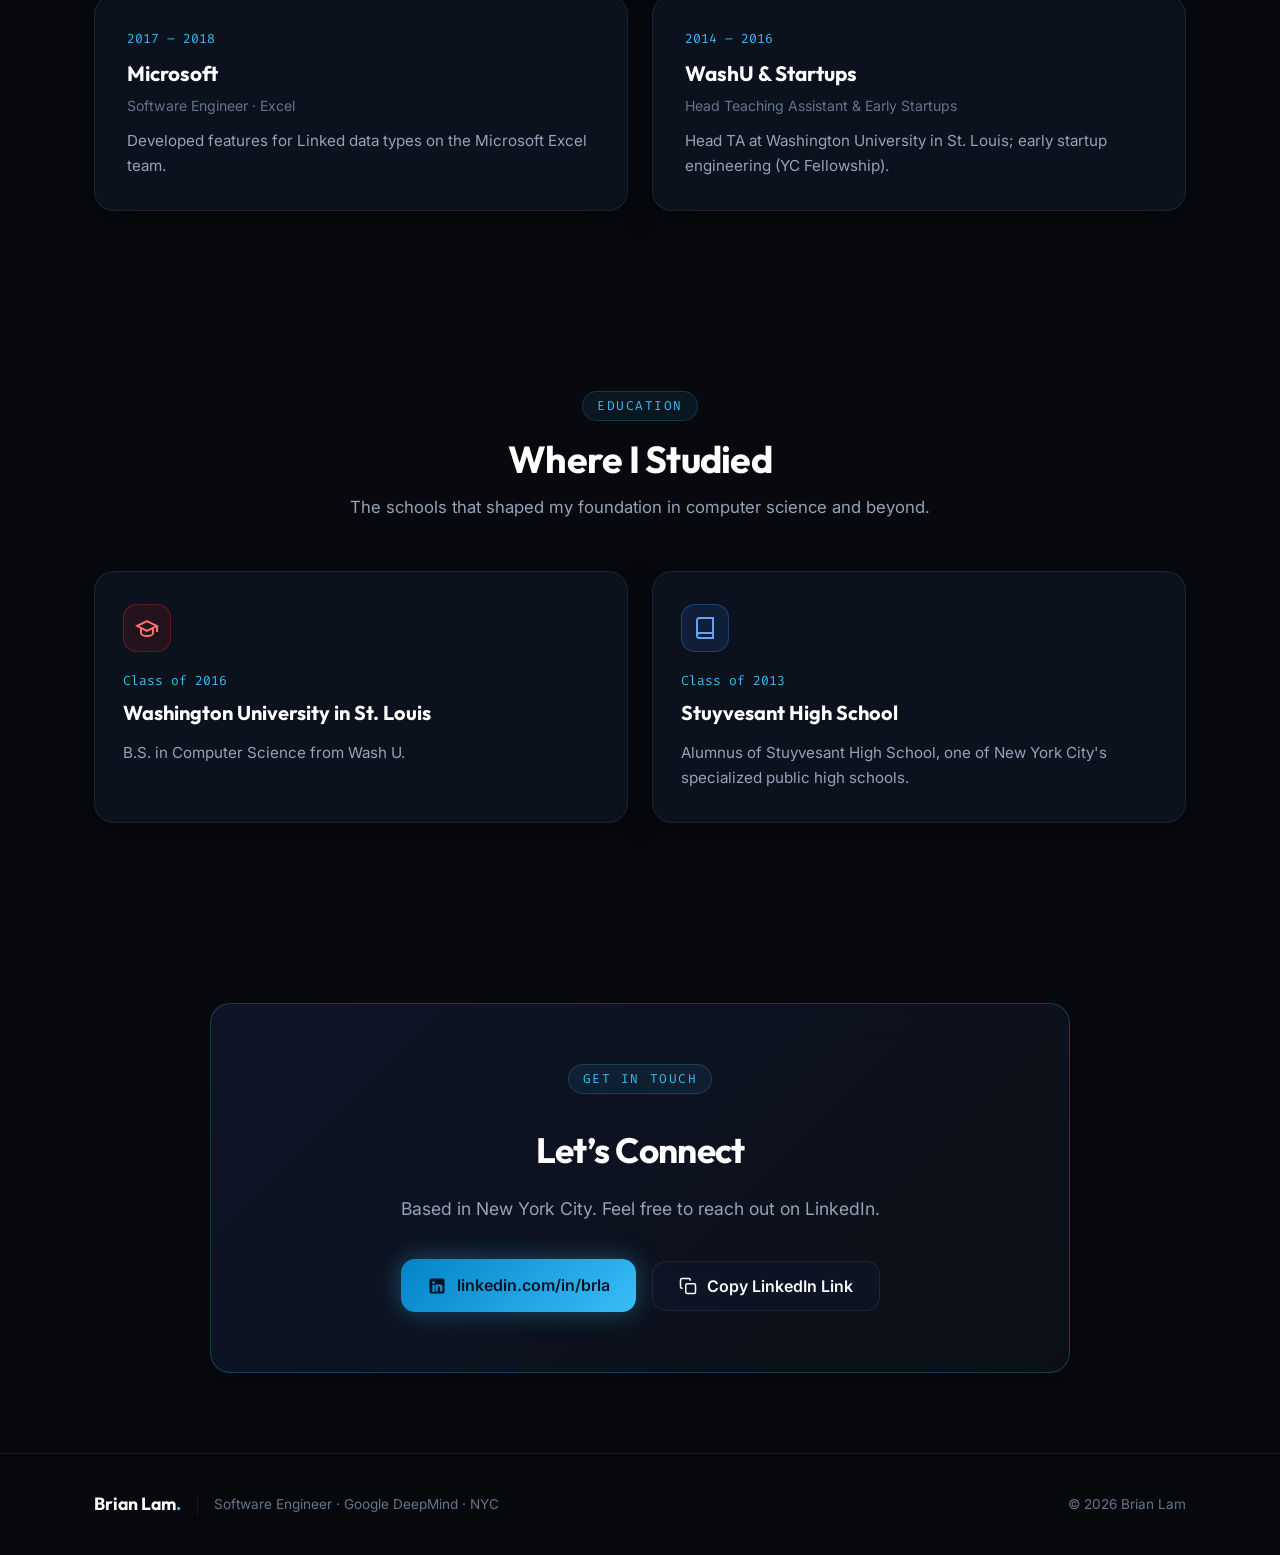
==== commit bc0cbe65: "Add education section, add favicon" ====
--- a/index.html
+++ b/index.html
@@ -19,6 +19,14 @@
   <meta property="og:description"
     content="Software Engineer at Google DeepMind · Former TL for Google User Data Infra & Privacy Enforcement · Previously at Microsoft. Based in NYC.">
   <meta property="og:image" content="assets/profile/park-bench.jpg">
+
+  <!-- Favicons -->
+  <link rel="icon" type="image/x-icon" href="assets/favicon/favicon.ico">
+  <link rel="icon" type="image/png" sizes="32x32" href="assets/favicon/favicon-32x32.png">
+  <link rel="icon" type="image/png" sizes="16x16" href="assets/favicon/favicon-16x16.png">
+  <link rel="apple-touch-icon" sizes="180x180" href="assets/favicon/apple-touch-icon.png">
+  <link rel="icon" type="image/png" sizes="192x192" href="assets/favicon/android-chrome-192x192.png">
+  <link rel="icon" type="image/png" sizes="512x512" href="assets/favicon/android-chrome-512x512.png">
 
   <!-- Google Fonts -->
   <link rel="preconnect" href="https://fonts.googleapis.com">
@@ -52,6 +60,7 @@
           <li><a href="#focus" class="nav-link">Focus</a></li>
           <li><a href="#photography" class="nav-link">Photography</a></li>
           <li><a href="#journey" class="nav-link">Journey</a></li>
+          <li><a href="#education" class="nav-link">Education</a></li>
           <li><a href="#contact" class="nav-link">Contact</a></li>
         </ul>
       </nav>
@@ -79,8 +88,9 @@
         <li><a href="#about" class="mobile-link">About</a></li>
         <li><a href="#focus" class="mobile-link">Focus</a></li>
         <li><a href="#photography" class="mobile-link">Photography</a></li>
-        <li><a href="photography.html" class="mobile-link">Full Gallery (123 Photos) ↗</a></li>
+        <li><a href="photography.html" class="mobile-link">Full Gallery ↗</a></li>
         <li><a href="#journey" class="mobile-link">Journey</a></li>
+        <li><a href="#education" class="mobile-link">Education</a></li>
         <li><a href="#contact" class="mobile-link">Contact</a></li>
         <li class="mobile-drawer-cta">
           <a href="https://www.linkedin.com/in/brla/" target="_blank" rel="noopener noreferrer"
@@ -146,9 +156,9 @@
             <div class="interests-pills-row animate-slide-up delay-3">
               <span class="interest-pill">Google DeepMind</span>
               <span class="interest-pill">User Data Infra & Privacy</span>
+              <span class="interest-pill">Distributed Systems</span>
               <span class="interest-pill">Microsoft Alum</span>
               <span class="interest-pill">Photography</span>
-              <span class="interest-pill">New York City</span>
             </div>
           </div>
 
@@ -263,8 +273,8 @@
               <span class="explore-badge">I should really do photography again...</span>
               <h3 class="explore-title">Explore the Full Photography Archive</h3>
               <p class="explore-desc">
-                Browse through complete collections spanning NYC (2015–2021), Tokyo '17, Chicago '16, Seattle '16, and
-                Debate Day '16.
+                I used to do a lot of photography to get a break from work screens - I still pick up my camera once in a
+                while.
               </p>
             </div>
             <div class="explore-banner-right">
@@ -329,6 +339,53 @@
             <p class="journey-role">Head Teaching Assistant & Early Startups</p>
             <p class="journey-text">
               Head TA at Washington University in St. Louis; early startup engineering (YC Fellowship).
+            </p>
+          </div>
+
+        </div>
+
+      </div>
+    </section>
+
+    <!-- Education Section -->
+    <section class="section-wrapper education-section" id="education">
+      <div class="section-container">
+
+        <div class="section-header">
+          <div class="section-tag">Education</div>
+          <h2 class="section-title">Where I Studied</h2>
+          <p class="section-subtitle">
+            The schools that shaped my foundation in computer science and beyond.
+          </p>
+        </div>
+
+        <div class="education-grid">
+
+          <div class="education-card glass-panel">
+            <div class="edu-icon-wrap washu-theme">
+              <svg viewBox="0 0 24 24" width="24" height="24" fill="none" stroke="currentColor" stroke-width="2">
+                <path d="M22 10v6M2 10l10-5 10 5-10 5z" />
+                <path d="M6 12v5c0 1.66 2.69 3 6 3s6-1.34 6-3v-5" />
+              </svg>
+            </div>
+            <span class="edu-year">Class of 2016</span>
+            <h3 class="edu-name">Washington University in St. Louis</h3>
+            <p class="edu-desc">
+              B.S. in Computer Science from Wash U.
+            </p>
+          </div>
+
+          <div class="education-card glass-panel">
+            <div class="edu-icon-wrap stuy-theme">
+              <svg viewBox="0 0 24 24" width="24" height="24" fill="none" stroke="currentColor" stroke-width="2">
+                <path d="M4 19.5A2.5 2.5 0 0 1 6.5 17H20" />
+                <path d="M6.5 2H20v20H6.5A2.5 2.5 0 0 1 4 19.5v-15A2.5 2.5 0 0 1 6.5 2z" />
+              </svg>
+            </div>
+            <span class="edu-year">Class of 2013</span>
+            <h3 class="edu-name">Stuyvesant High School</h3>
+            <p class="edu-desc">
+              Alumnus of Stuyvesant High School, one of New York City's specialized public high schools.
             </p>
           </div>
 
--- a/style.css
+++ b/style.css
@@ -1187,6 +1187,64 @@
 }
 
 /* ==========================================================================
+   Education Section
+   ========================================================================== */
+.education-grid {
+  display: grid;
+  grid-template-columns: repeat(2, 1fr);
+  gap: 24px;
+}
+
+.education-card {
+  padding: 32px 28px;
+  display: flex;
+  flex-direction: column;
+}
+
+.edu-icon-wrap {
+  width: 48px;
+  height: 48px;
+  border-radius: var(--radius-md);
+  display: flex;
+  align-items: center;
+  justify-content: center;
+  margin-bottom: 18px;
+}
+
+.washu-theme {
+  background: rgba(220, 38, 38, 0.12);
+  border: 1px solid rgba(220, 38, 38, 0.35);
+  color: #f87171;
+}
+
+.stuy-theme {
+  background: rgba(59, 130, 246, 0.12);
+  border: 1px solid rgba(59, 130, 246, 0.35);
+  color: #60a5fa;
+}
+
+.edu-year {
+  font-family: var(--font-mono);
+  font-size: 0.82rem;
+  color: var(--accent-cyan);
+  margin-bottom: 6px;
+}
+
+.edu-name {
+  font-family: var(--font-display);
+  font-size: 1.25rem;
+  font-weight: 700;
+  color: var(--text-heading);
+  margin-bottom: 12px;
+}
+
+.edu-desc {
+  font-size: 0.95rem;
+  color: var(--text-secondary);
+  line-height: 1.6;
+}
+
+/* ==========================================================================
    Contact Section & Footer
    ========================================================================== */
 .contact-section {
@@ -1387,7 +1445,7 @@
     font-size: 2rem;
   }
 
-  .focus-grid, .photo-gallery-grid, .journey-cards-grid {
+  .focus-grid, .photo-gallery-grid, .journey-cards-grid, .education-grid {
     grid-template-columns: 1fr;
   }
 
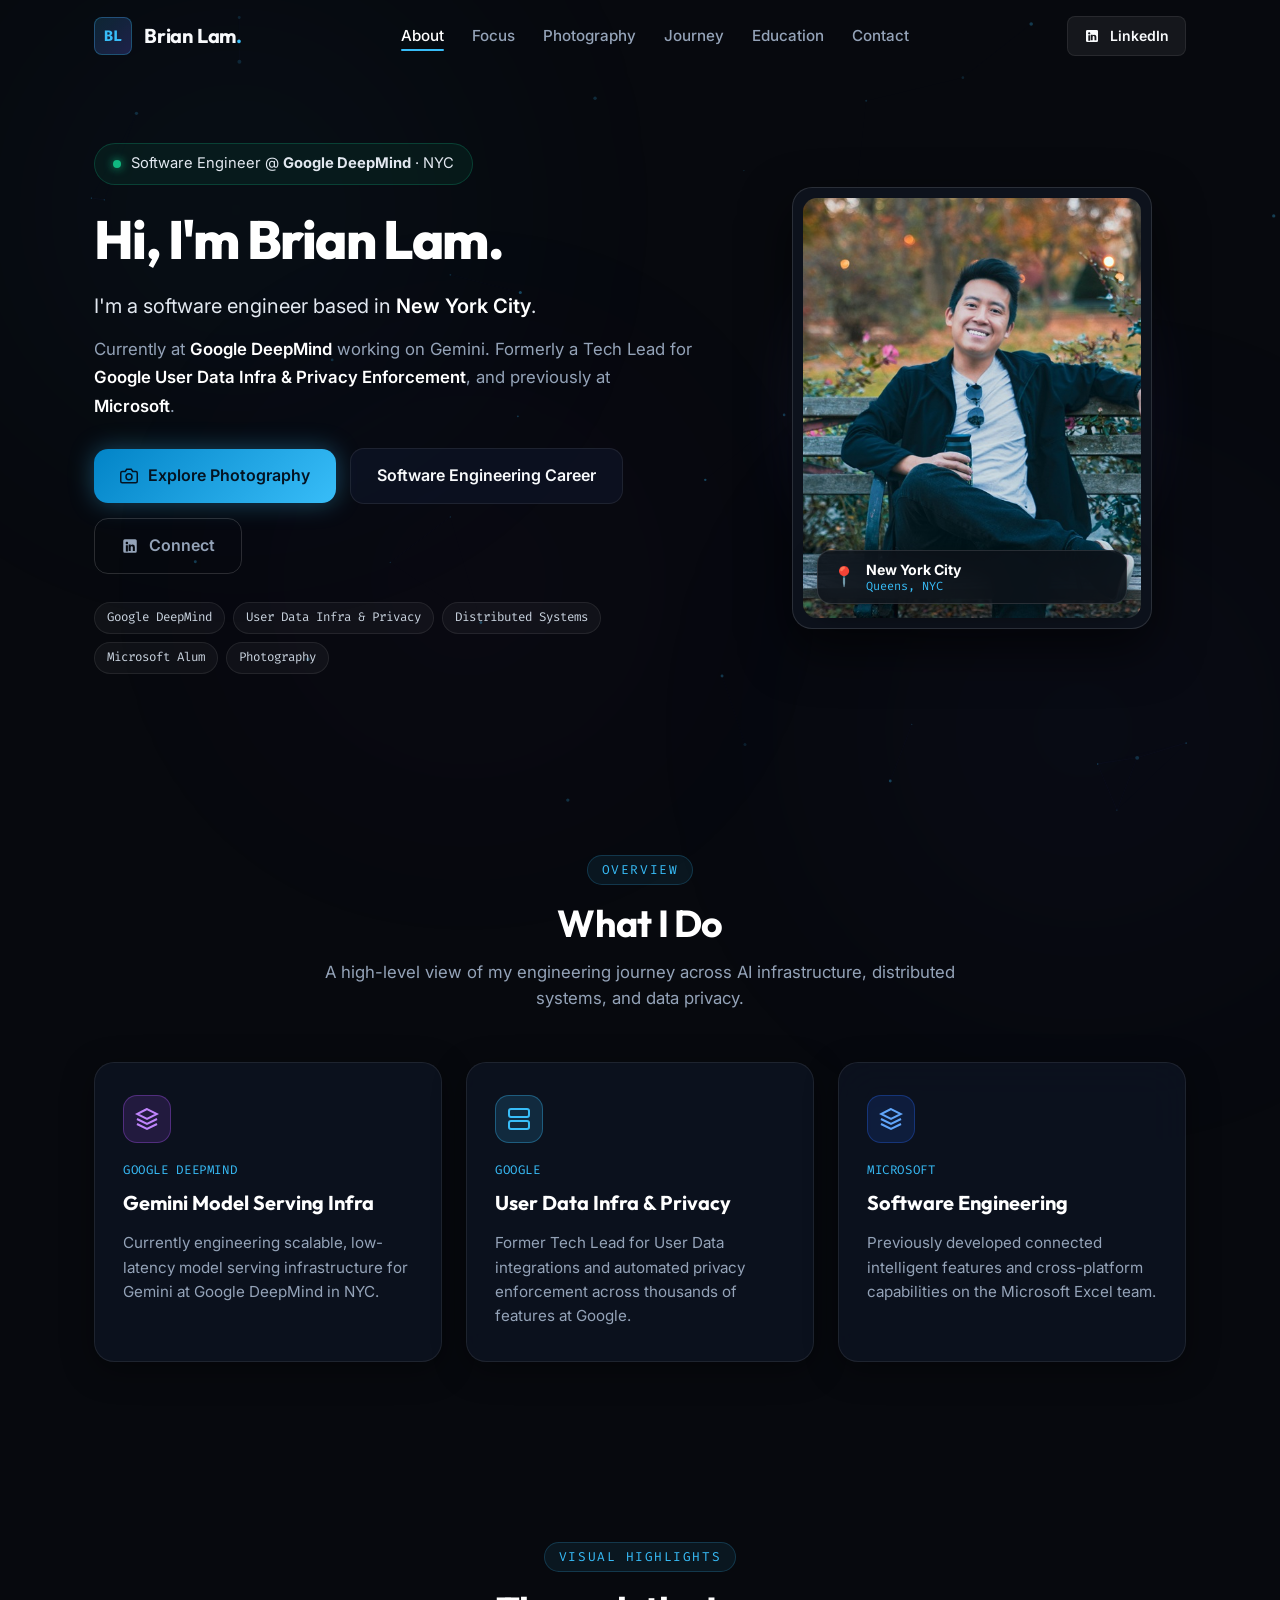
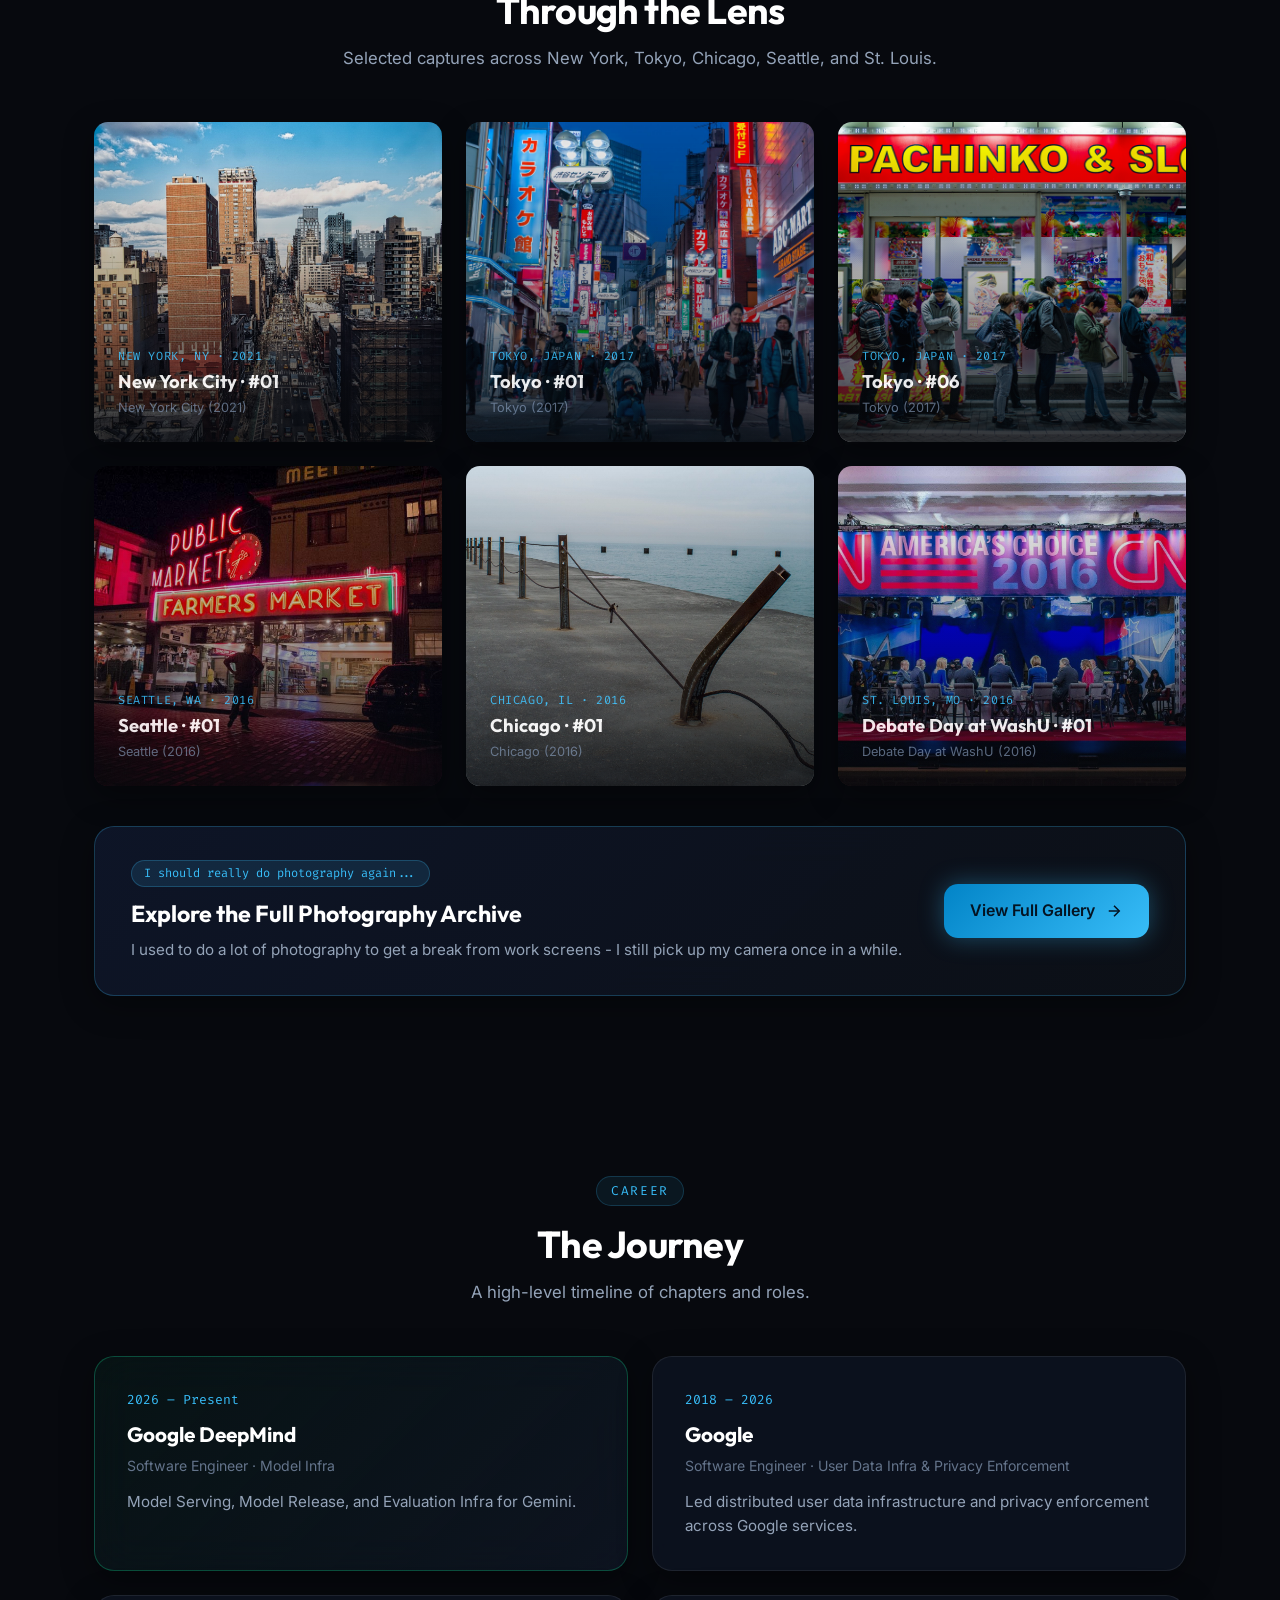
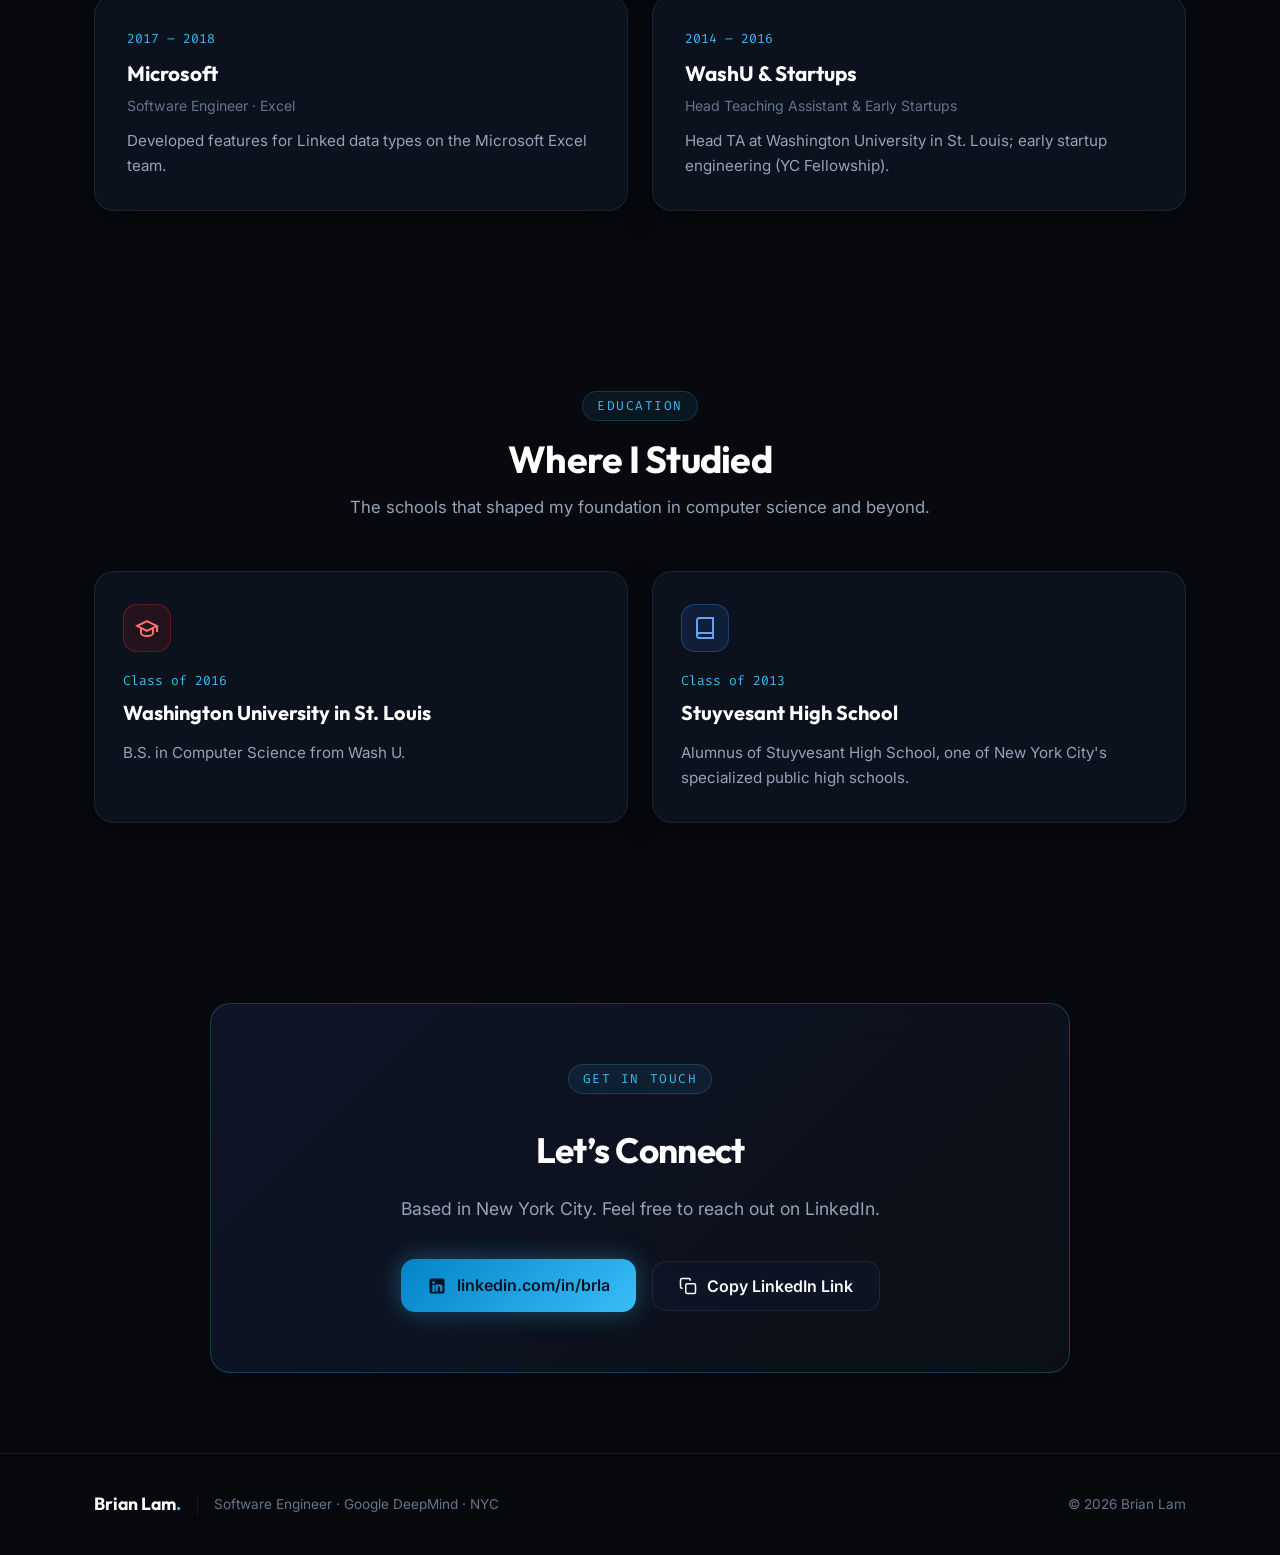
==== commit d4985ab8: "Add Google Tags for analytics" ====
--- a/index.html
+++ b/index.html
@@ -37,9 +37,22 @@
 
   <!-- Stylesheet -->
   <link rel="stylesheet" href="style.css">
+
+  <!-- Google Tag Manager -->
+  <script>(function(w,d,s,l,i){w[l]=w[l]||[];w[l].push({'gtm.start':
+  new Date().getTime(),event:'gtm.js'});var f=d.getElementsByTagName(s)[0],
+  j=d.createElement(s),dl=l!='dataLayer'?'&l='+l:'';j.async=true;j.src=
+  'https://www.googletagmanager.com/gtm.js?id='+i+dl;f.parentNode.insertBefore(j,f);
+  })(window,document,'script','dataLayer','GTM-PMGVBQXJ');</script>
+  <!-- End Google Tag Manager -->
 </head>
 
 <body>
+  <!-- Google Tag Manager (noscript) -->
+  <noscript><iframe src="https://www.googletagmanager.com/ns.html?id=GTM-PMGVBQXJ"
+  height="0" width="0" style="display:none;visibility:hidden"></iframe></noscript>
+  <!-- End Google Tag Manager (noscript) -->
+
   <!-- Ambient background glow elements -->
   <div class="glow-sphere sphere-1"></div>
   <div class="glow-sphere sphere-2"></div>
@@ -121,7 +134,7 @@
             </h1>
 
             <p class="hero-description animate-slide-up delay-1">
-              I'm a software engineer residing in <strong>New York City</strong>.
+              I'm a software engineer based in <strong>New York City</strong>.
             </p>
 
             <p class="hero-description secondary-bio animate-slide-up delay-2">
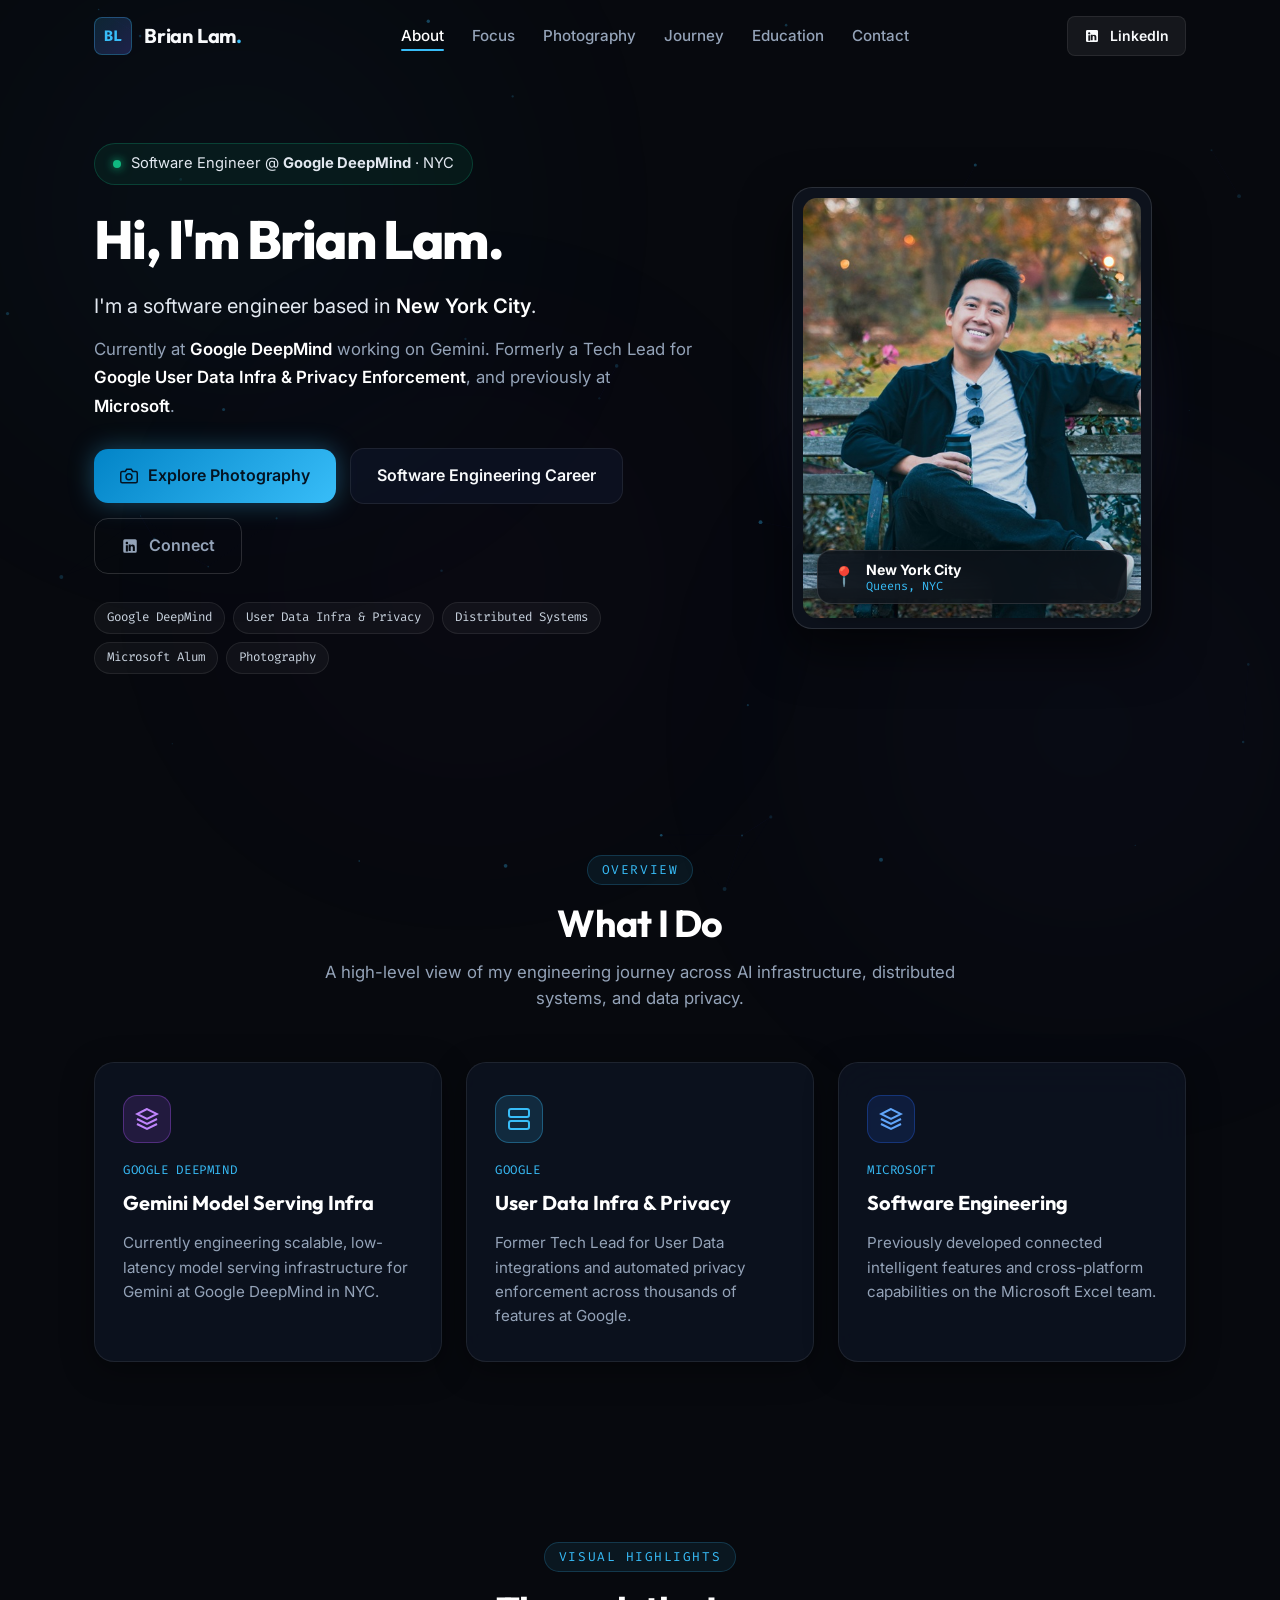
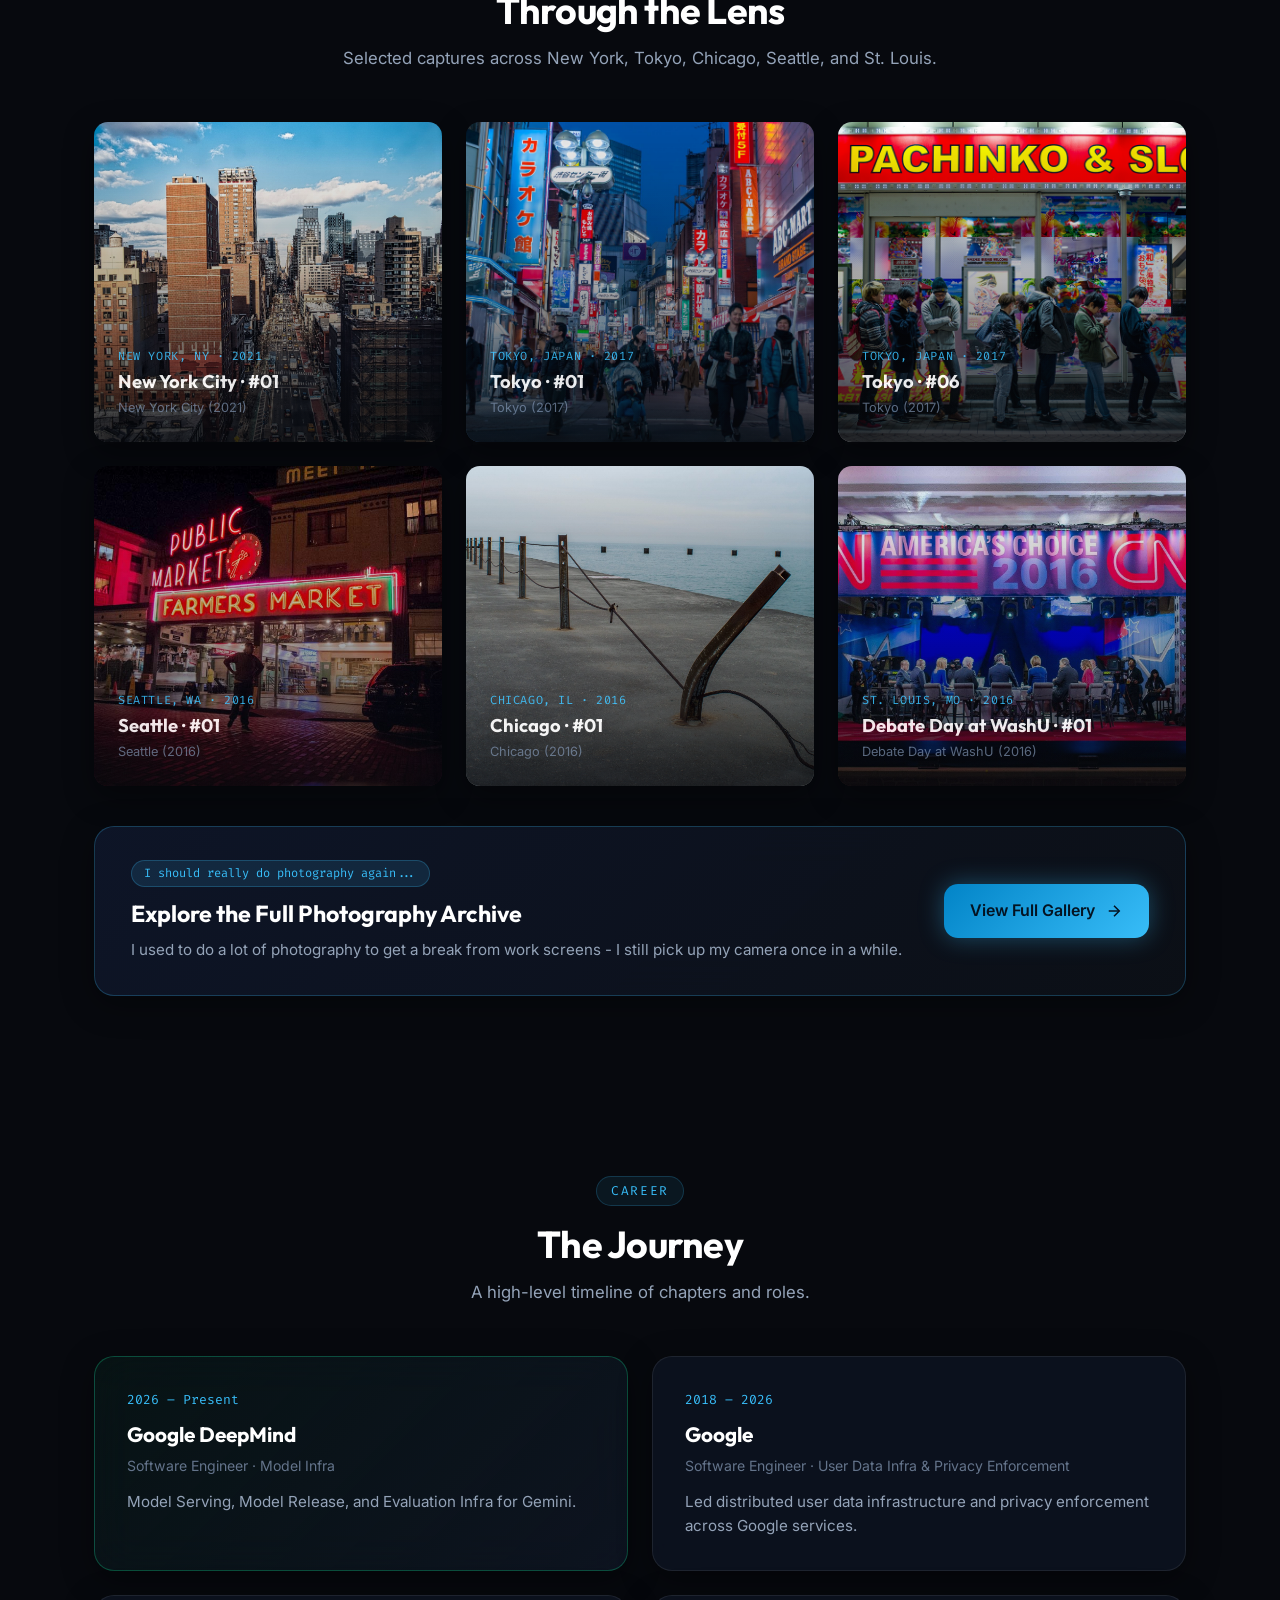
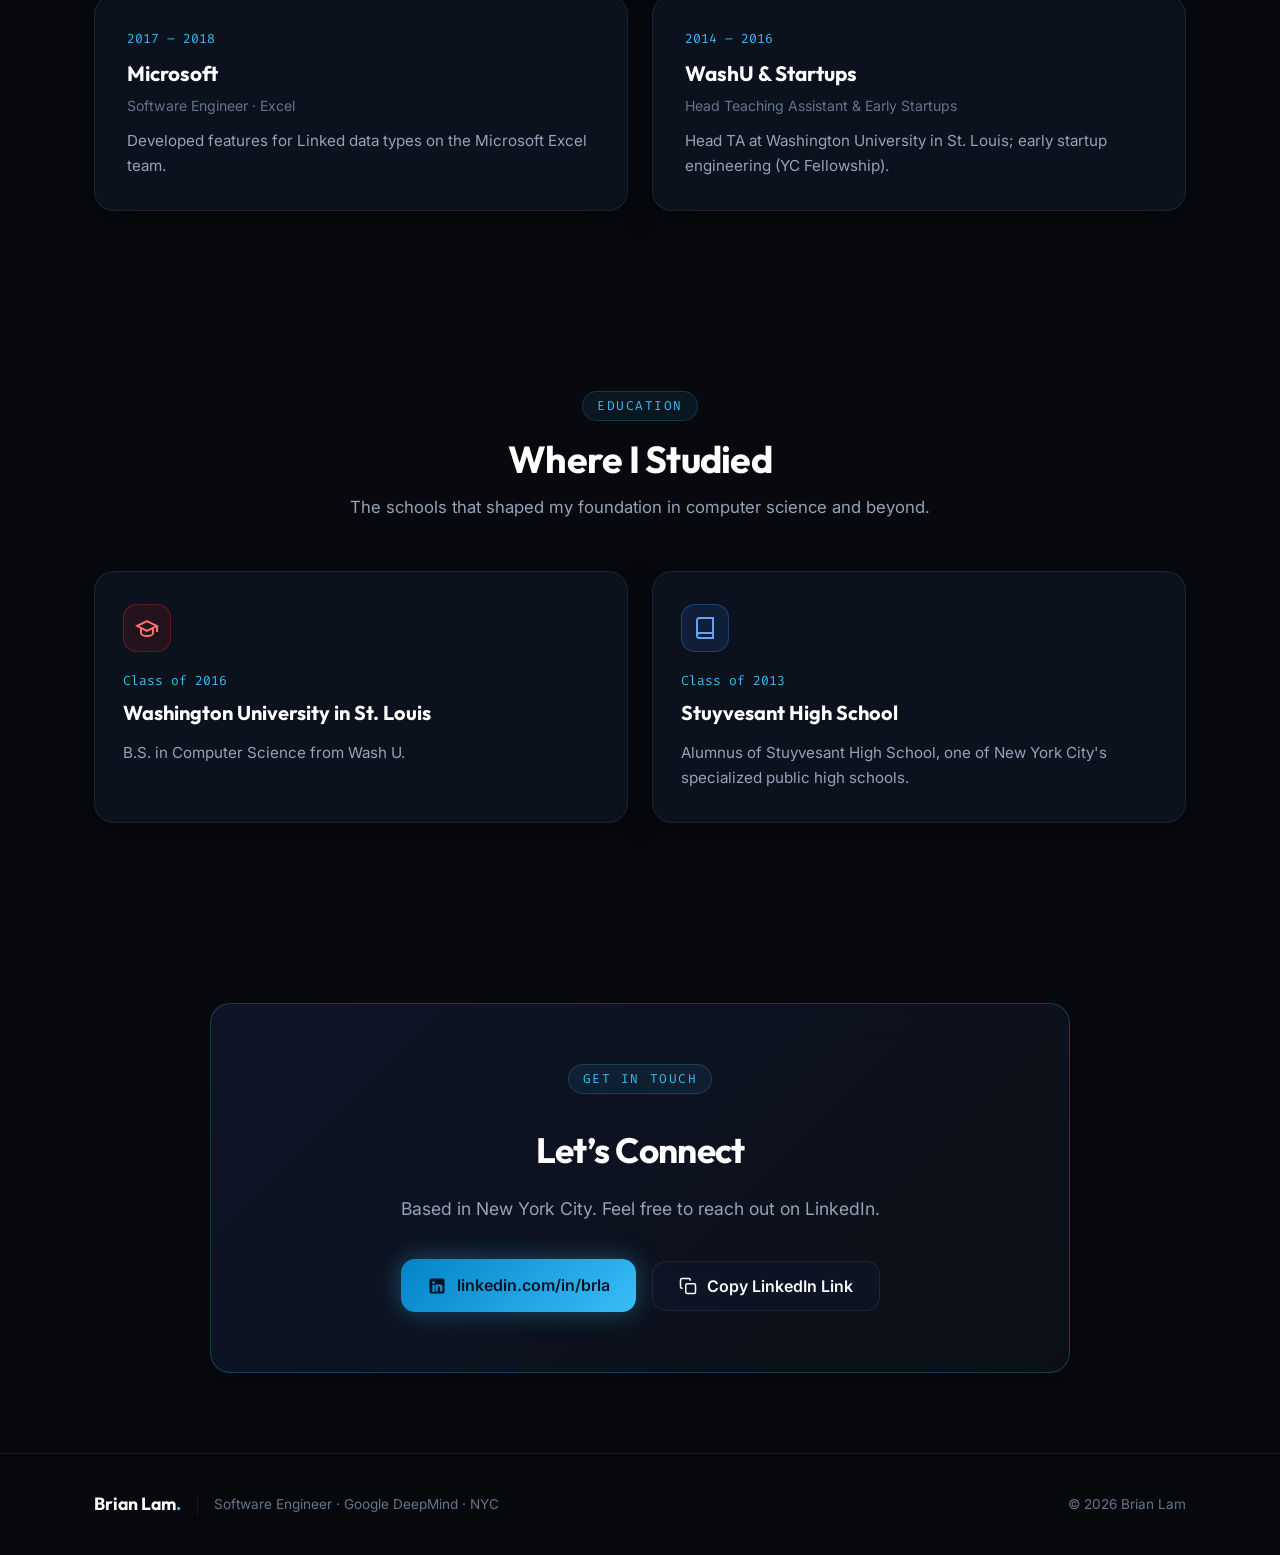
==== commit ec68da80: "Autoformatted scripts, and update title" ====
--- a/index.html
+++ b/index.html
@@ -6,7 +6,7 @@
   <meta name="viewport" content="width=device-width, initial-scale=1.0">
   <meta http-equiv="X-UA-Compatible" content="ie=edge">
 
-  <title>Brian Lam | Software Engineer & Photographer</title>
+  <title>Brian Lam | Software Engineer</title>
   <meta name="description"
     content="Personal website of Brian Lam — Software Engineer at Google DeepMind, former Tech Lead for Google User Data Infra & Privacy Enforcement, previously at Microsoft. Based in NYC.">
   <meta name="keywords"
@@ -39,18 +39,21 @@
   <link rel="stylesheet" href="style.css">
 
   <!-- Google Tag Manager -->
-  <script>(function(w,d,s,l,i){w[l]=w[l]||[];w[l].push({'gtm.start':
-  new Date().getTime(),event:'gtm.js'});var f=d.getElementsByTagName(s)[0],
-  j=d.createElement(s),dl=l!='dataLayer'?'&l='+l:'';j.async=true;j.src=
-  'https://www.googletagmanager.com/gtm.js?id='+i+dl;f.parentNode.insertBefore(j,f);
-  })(window,document,'script','dataLayer','GTM-PMGVBQXJ');</script>
+  <script>(function (w, d, s, l, i) {
+      w[l] = w[l] || []; w[l].push({
+        'gtm.start':
+          new Date().getTime(), event: 'gtm.js'
+      }); var f = d.getElementsByTagName(s)[0],
+        j = d.createElement(s), dl = l != 'dataLayer' ? '&l=' + l : ''; j.async = true; j.src =
+          'https://www.googletagmanager.com/gtm.js?id=' + i + dl; f.parentNode.insertBefore(j, f);
+    })(window, document, 'script', 'dataLayer', 'GTM-PMGVBQXJ');</script>
   <!-- End Google Tag Manager -->
 </head>
 
 <body>
   <!-- Google Tag Manager (noscript) -->
-  <noscript><iframe src="https://www.googletagmanager.com/ns.html?id=GTM-PMGVBQXJ"
-  height="0" width="0" style="display:none;visibility:hidden"></iframe></noscript>
+  <noscript><iframe src="https://www.googletagmanager.com/ns.html?id=GTM-PMGVBQXJ" height="0" width="0"
+      style="display:none;visibility:hidden"></iframe></noscript>
   <!-- End Google Tag Manager (noscript) -->
 
   <!-- Ambient background glow elements -->
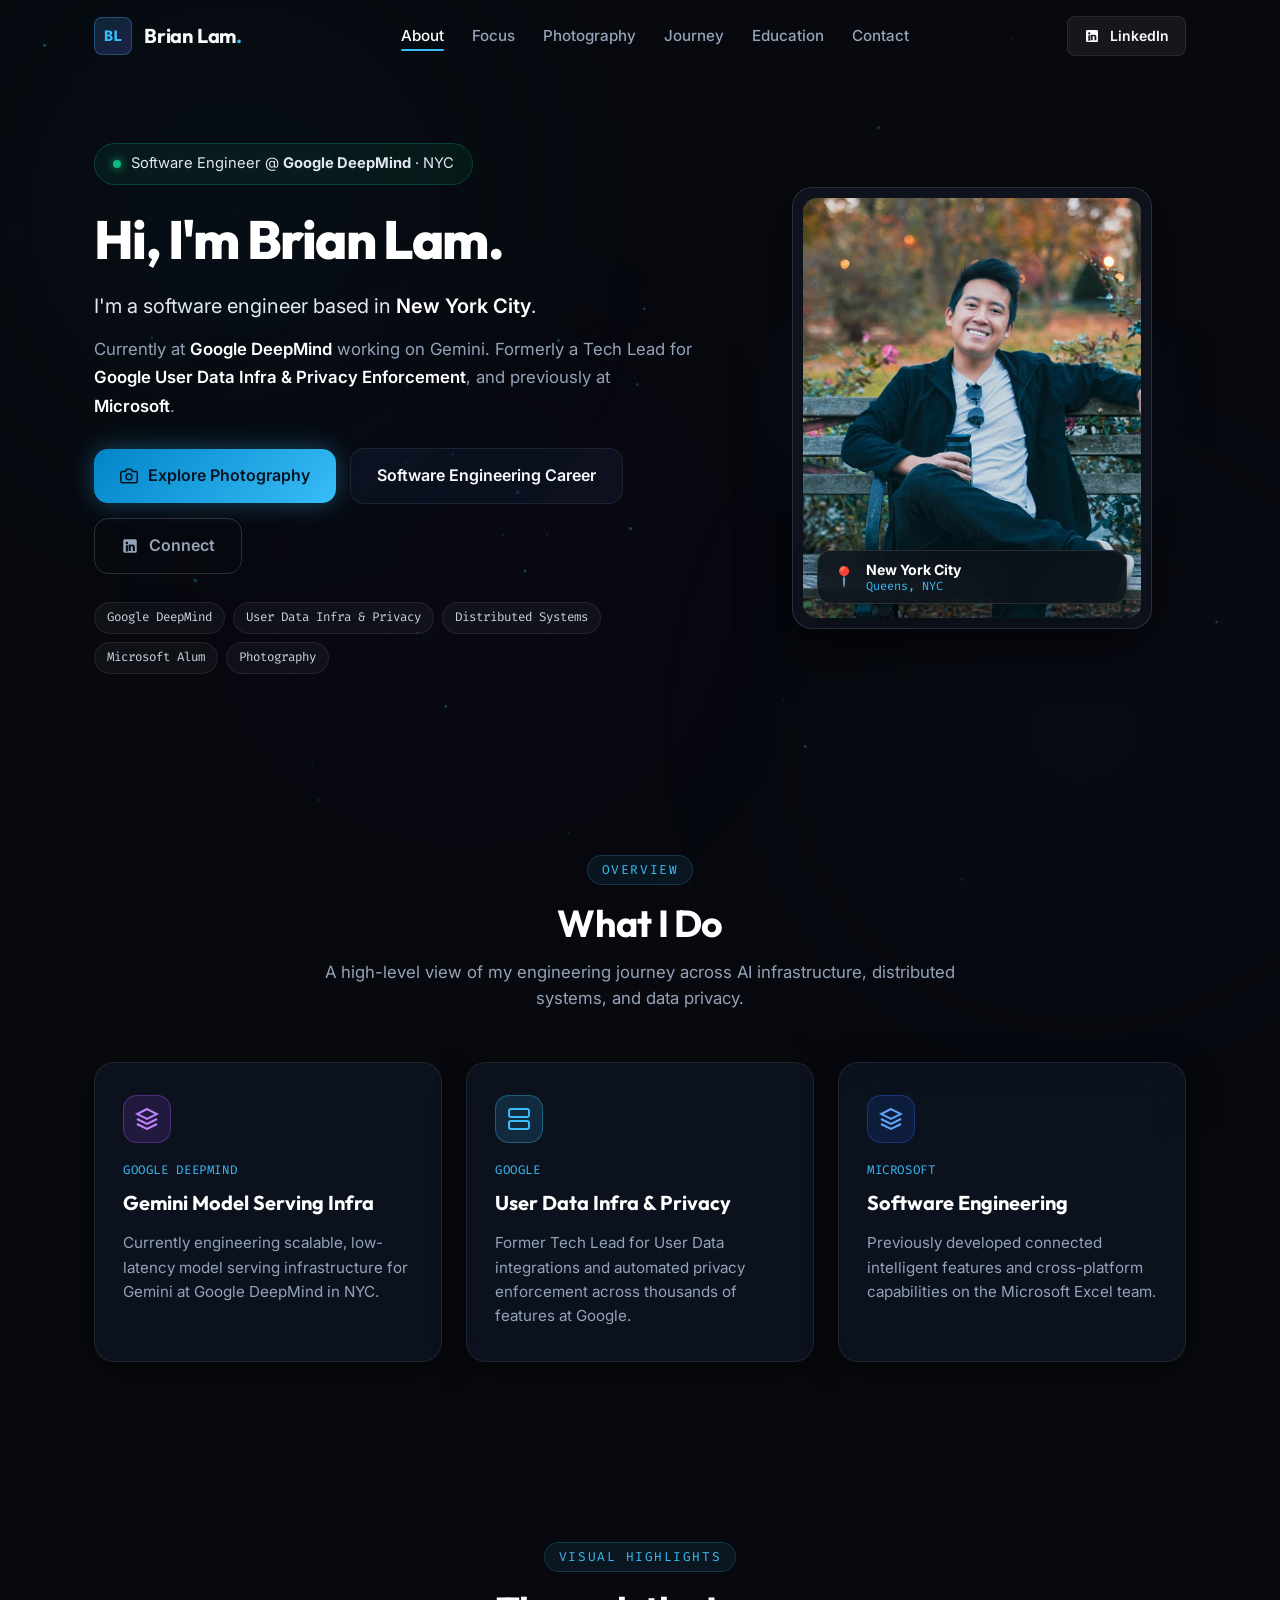
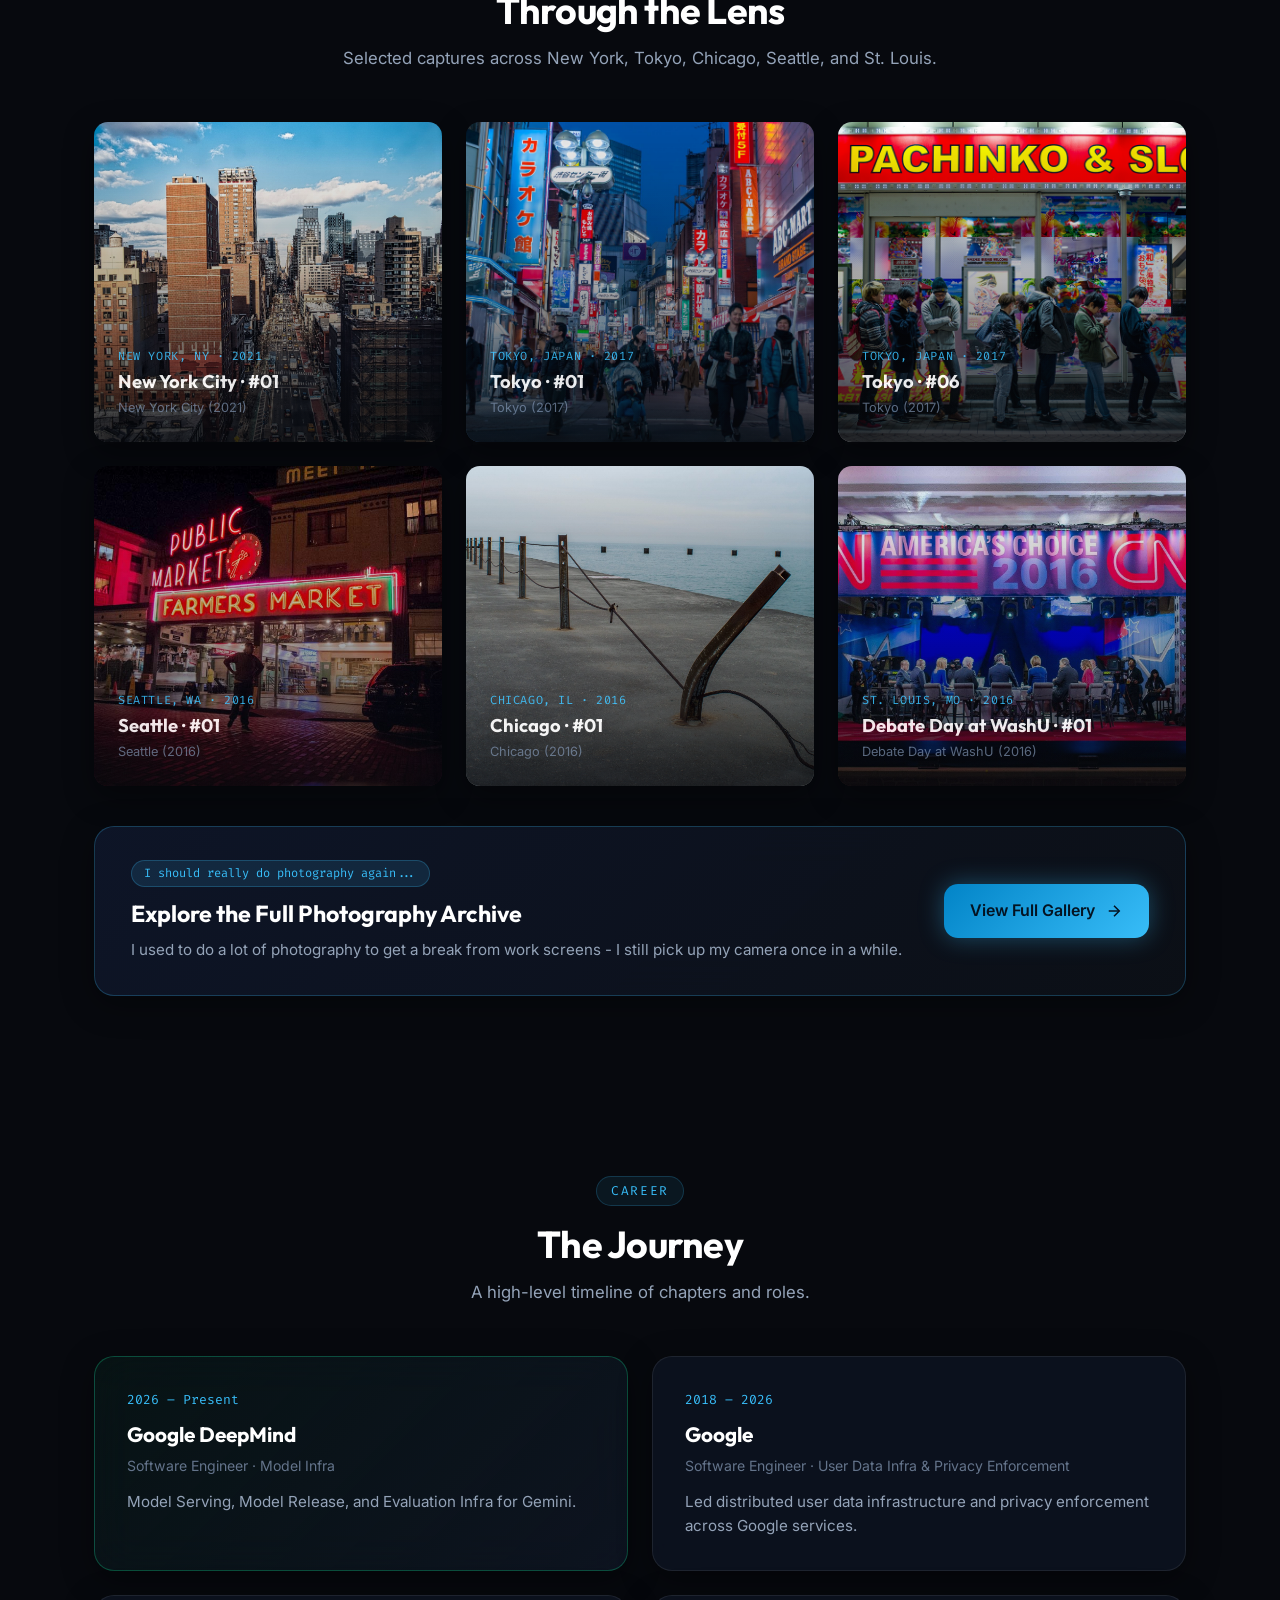
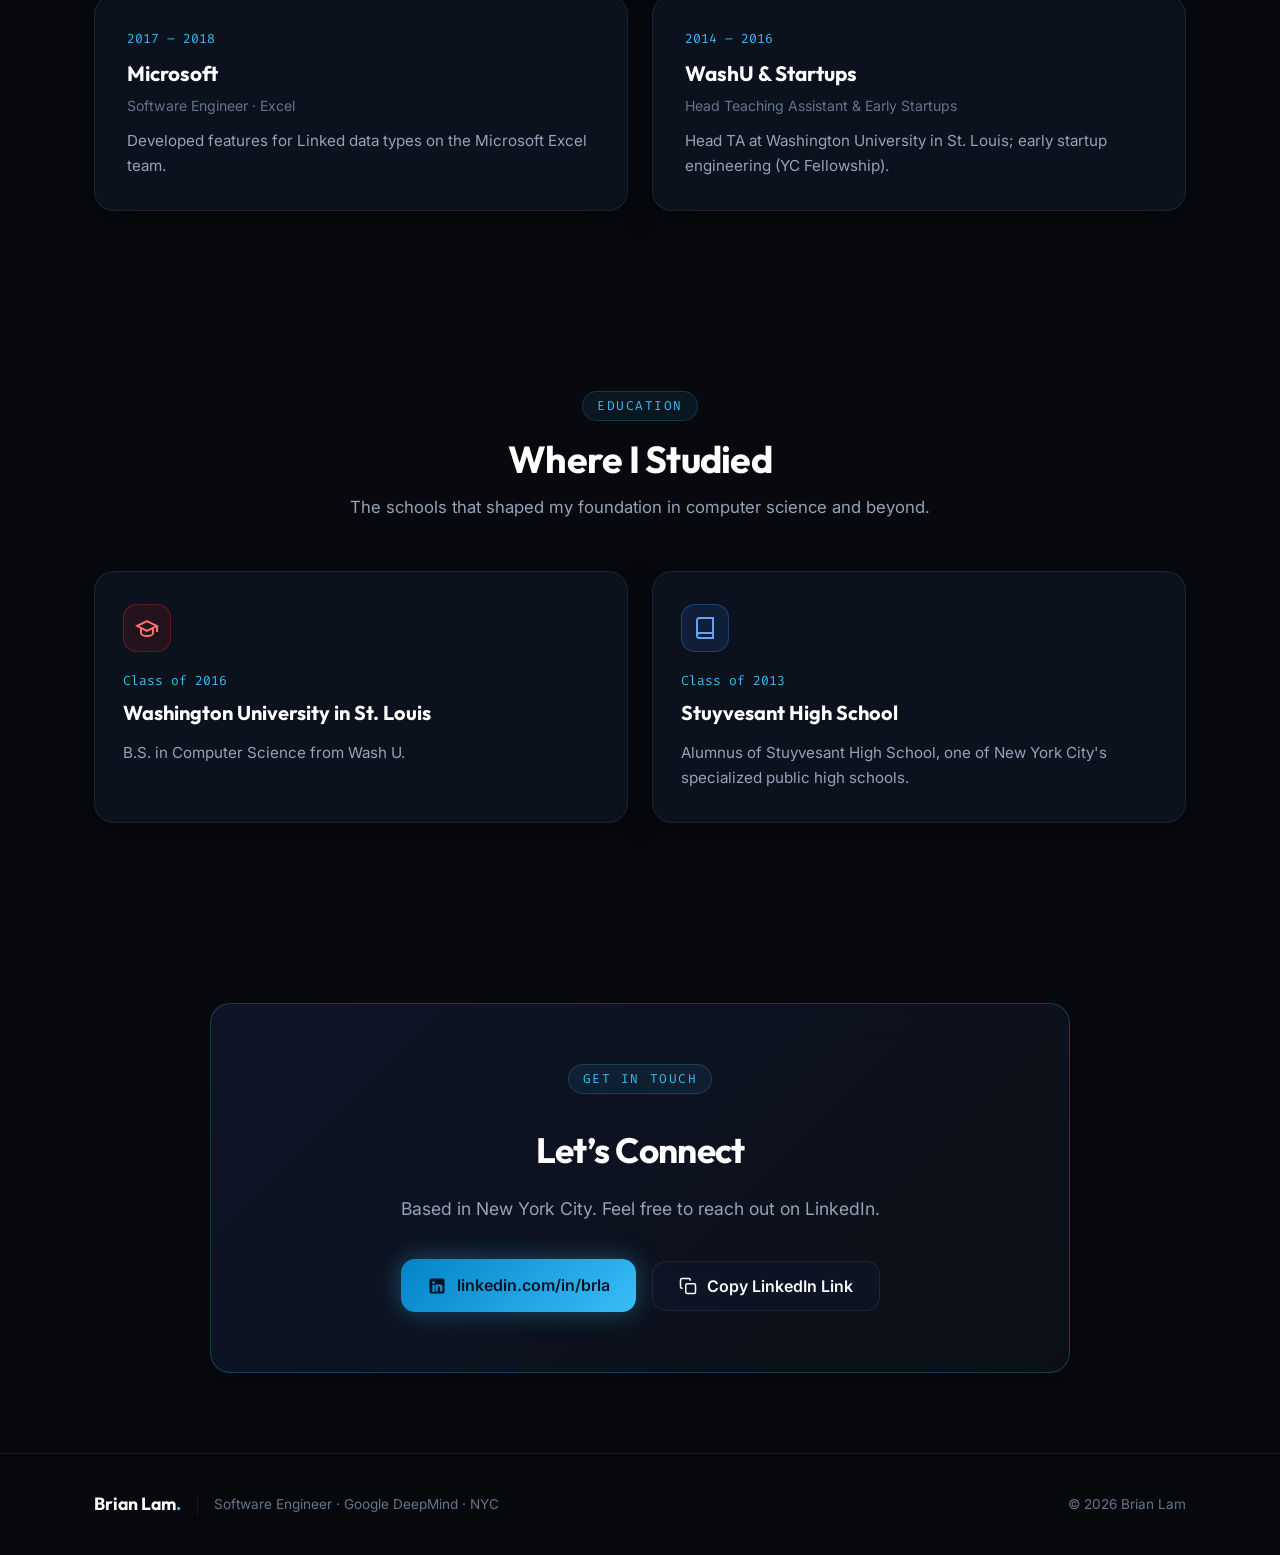
==== commit b2e9cef3: "Update tag" ====
--- a/index.html
+++ b/index.html
@@ -38,24 +38,18 @@
   <!-- Stylesheet -->
   <link rel="stylesheet" href="style.css">
 
-  <!-- Google Tag Manager -->
-  <script>(function (w, d, s, l, i) {
-      w[l] = w[l] || []; w[l].push({
-        'gtm.start':
-          new Date().getTime(), event: 'gtm.js'
-      }); var f = d.getElementsByTagName(s)[0],
-        j = d.createElement(s), dl = l != 'dataLayer' ? '&l=' + l : ''; j.async = true; j.src =
-          'https://www.googletagmanager.com/gtm.js?id=' + i + dl; f.parentNode.insertBefore(j, f);
-    })(window, document, 'script', 'dataLayer', 'GTM-PMGVBQXJ');</script>
-  <!-- End Google Tag Manager -->
+  <!-- Google tag (gtag.js) -->
+  <script async src="https://www.googletagmanager.com/gtag/js?id=G-L0NFH814LF"></script>
+  <script>
+    window.dataLayer = window.dataLayer || [];
+    function gtag(){dataLayer.push(arguments);}
+    gtag('js', new Date());
+
+    gtag('config', 'G-L0NFH814LF');
+  </script>
 </head>
 
 <body>
-  <!-- Google Tag Manager (noscript) -->
-  <noscript><iframe src="https://www.googletagmanager.com/ns.html?id=GTM-PMGVBQXJ" height="0" width="0"
-      style="display:none;visibility:hidden"></iframe></noscript>
-  <!-- End Google Tag Manager (noscript) -->
-
   <!-- Ambient background glow elements -->
   <div class="glow-sphere sphere-1"></div>
   <div class="glow-sphere sphere-2"></div>
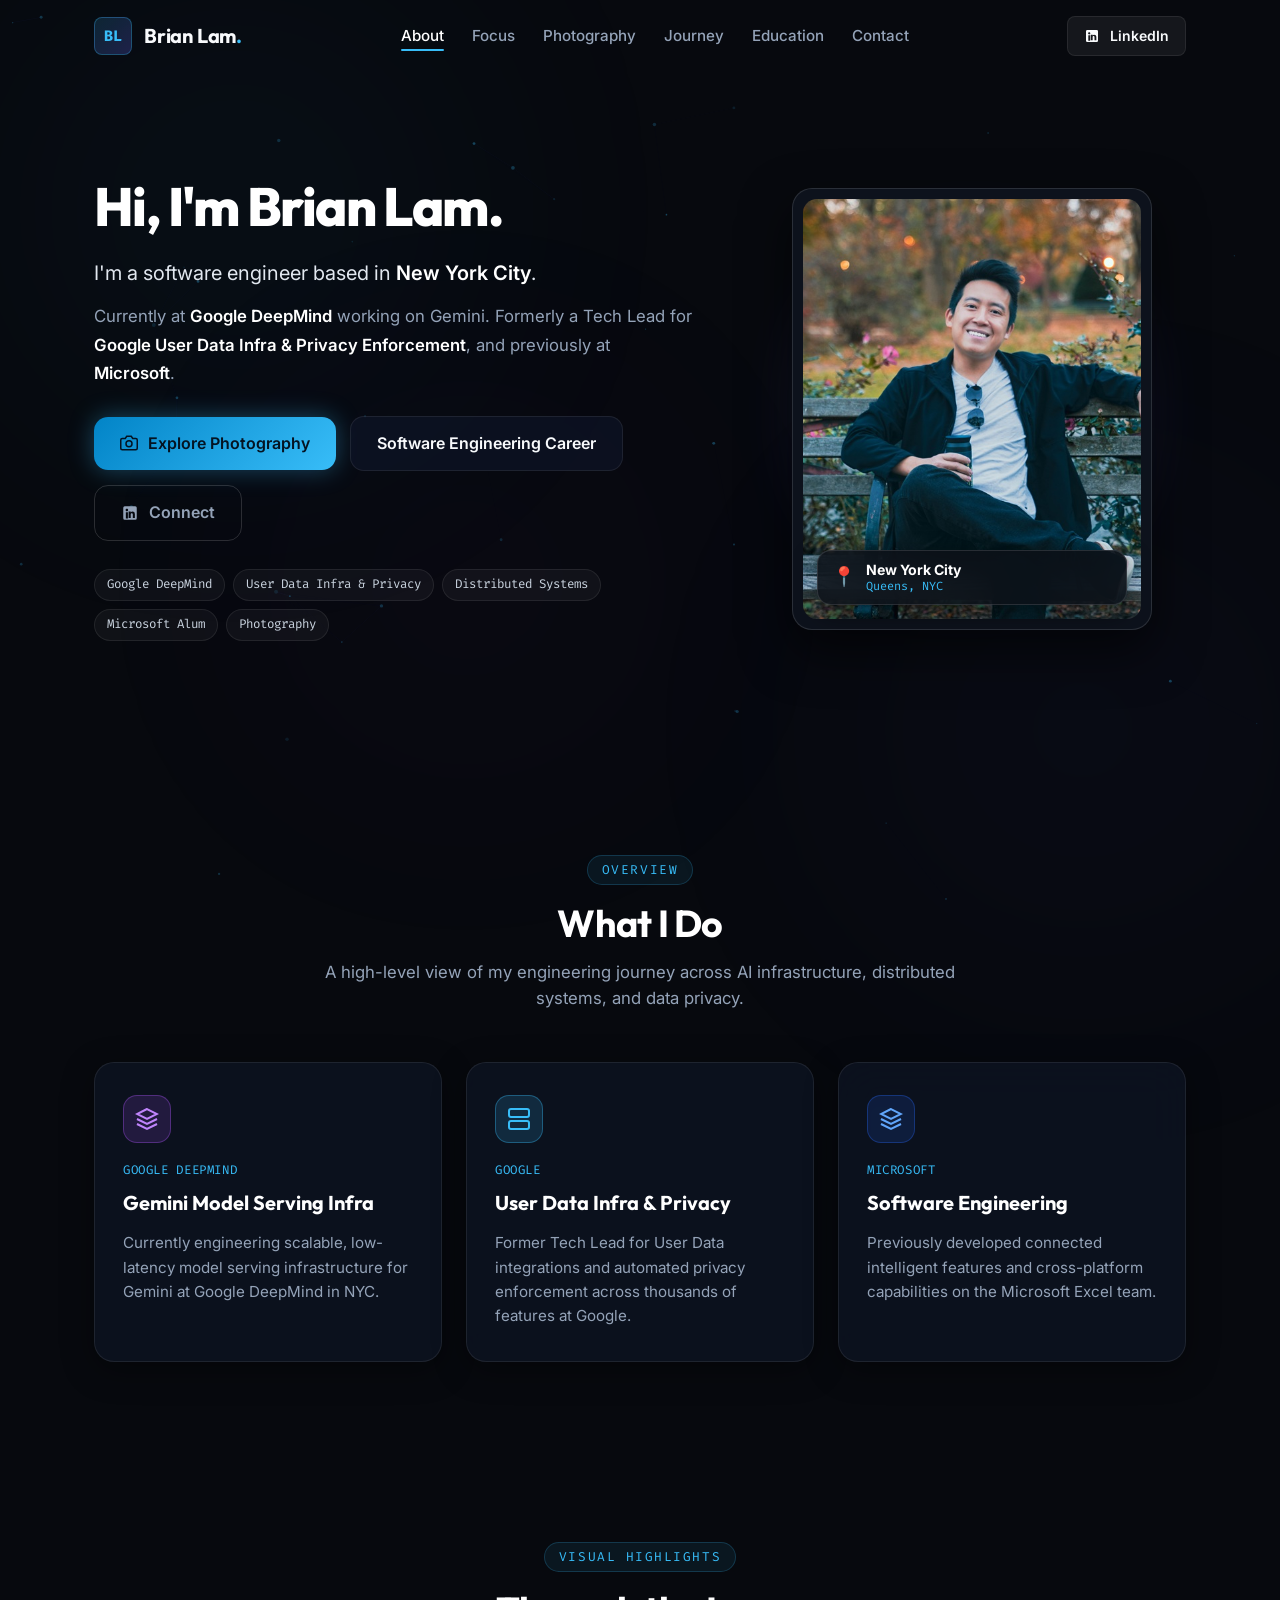
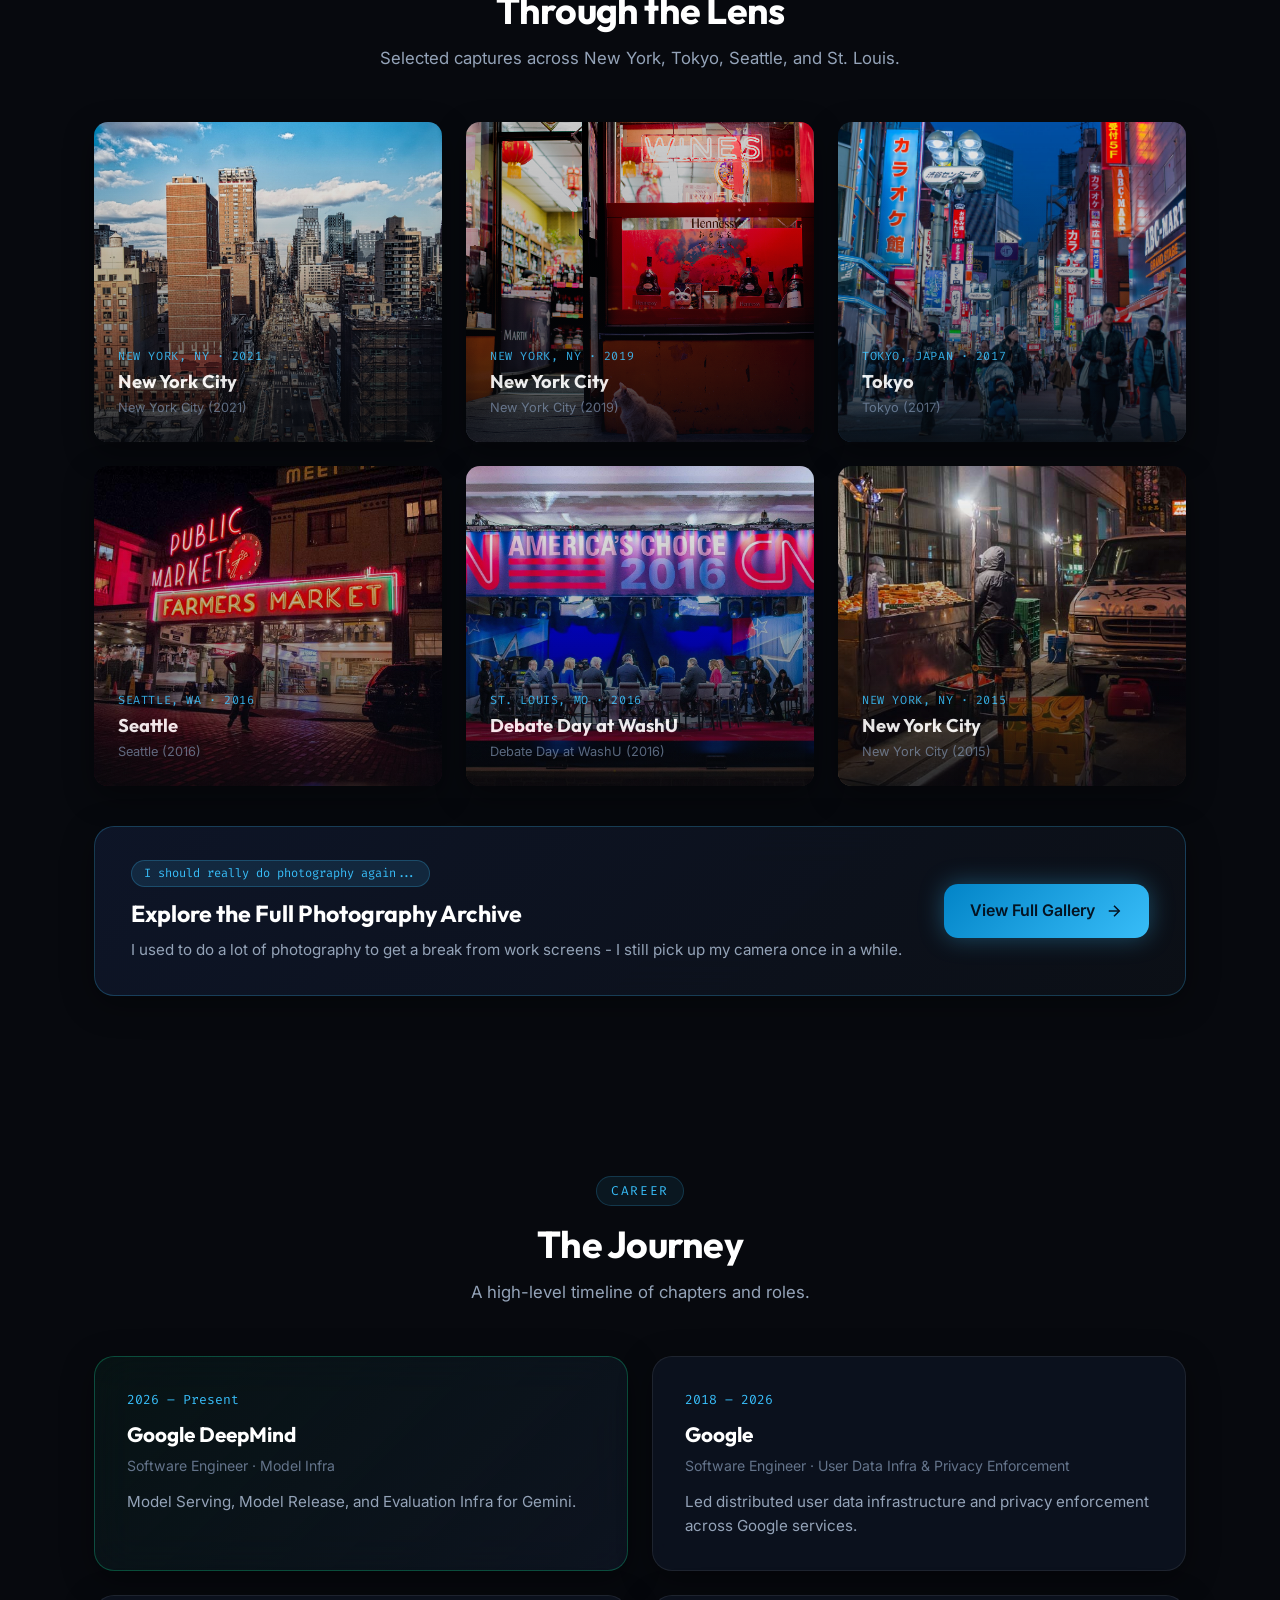
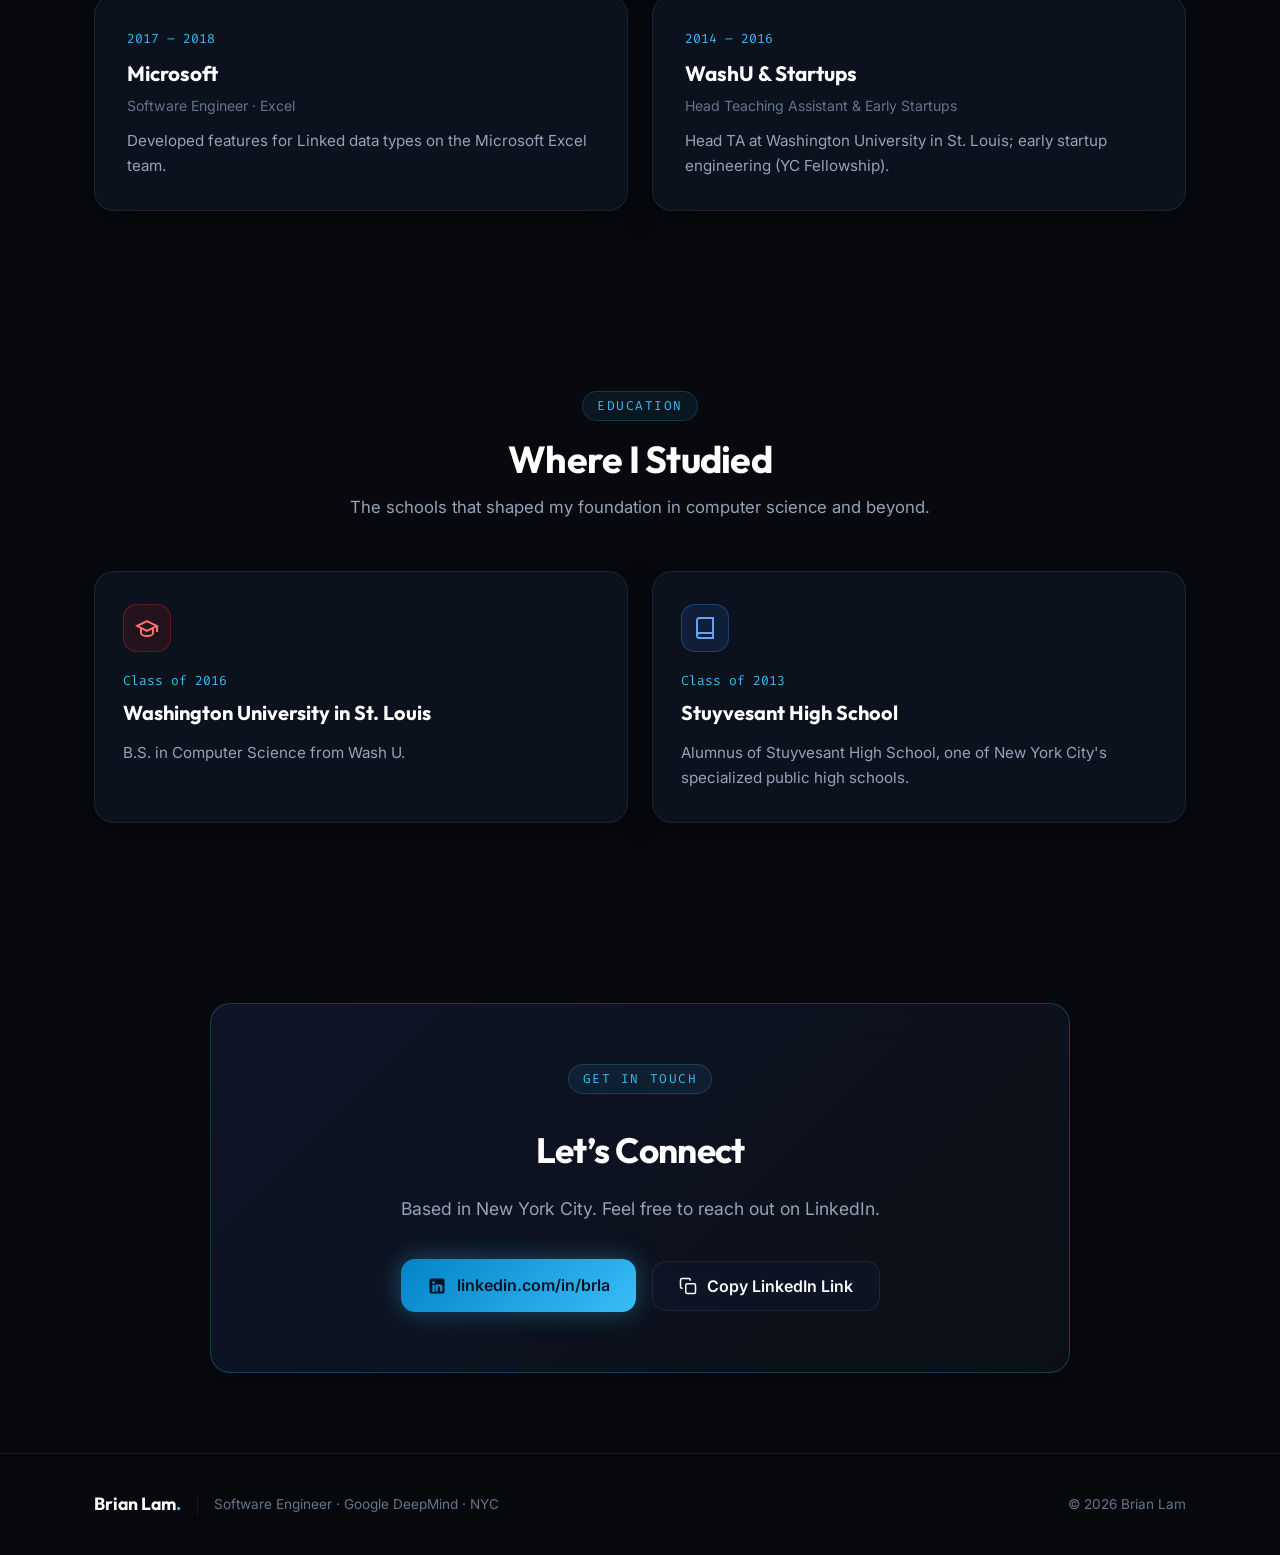
==== commit c3f3675a: "Remove unnecessary UI elements" ====
--- a/index.html
+++ b/index.html
@@ -121,10 +121,6 @@
 
           <!-- Bio & Story Column -->
           <div class="hero-content">
-            <div class="badge-status-pill animate-fade-in">
-              <span class="status-indicator"></span>
-              <span class="status-text">Software Engineer @ <strong>Google DeepMind</strong> · NYC</span>
-            </div>
 
             <h1 class="hero-title animate-slide-up">
               Hi, I'm Brian Lam.
@@ -269,7 +265,7 @@
           <div class="section-tag">Visual Highlights</div>
           <h2 class="section-title">Through the Lens</h2>
           <p class="section-subtitle">
-            Selected captures across New York, Tokyo, Chicago, Seattle, and St. Louis.
+            Selected captures across New York, Tokyo, Seattle, and St. Louis.
           </p>
         </div>
 
--- a/style.css
+++ b/style.css
@@ -485,32 +485,6 @@
   gap: 48px;
 }
 
-.badge-status-pill {
-  display: inline-flex;
-  align-items: center;
-  gap: 10px;
-  background: rgba(16, 185, 129, 0.08);
-  border: 1px solid rgba(16, 185, 129, 0.25);
-  border-radius: var(--radius-pill);
-  padding: 8px 18px;
-  margin-bottom: 24px;
-  font-size: 0.92rem;
-  color: #e2e8f0;
-}
-
-.status-indicator {
-  width: 8px;
-  height: 8px;
-  border-radius: 50%;
-  background-color: var(--accent-green);
-  box-shadow: 0 0 10px var(--accent-green);
-  animation: pulse-glow 2s infinite ease-in-out;
-}
-
-@keyframes pulse-glow {
-  0%, 100% { opacity: 1; transform: scale(1); }
-  50% { opacity: 0.4; transform: scale(1.3); }
-}
 
 .hero-title {
   font-family: var(--font-display);
@@ -1404,11 +1378,6 @@
     text-align: center;
   }
 
-  .badge-status-pill {
-    margin-left: auto;
-    margin-right: auto;
-  }
-
   .hero-description, .secondary-bio {
     margin-left: auto;
     margin-right: auto;
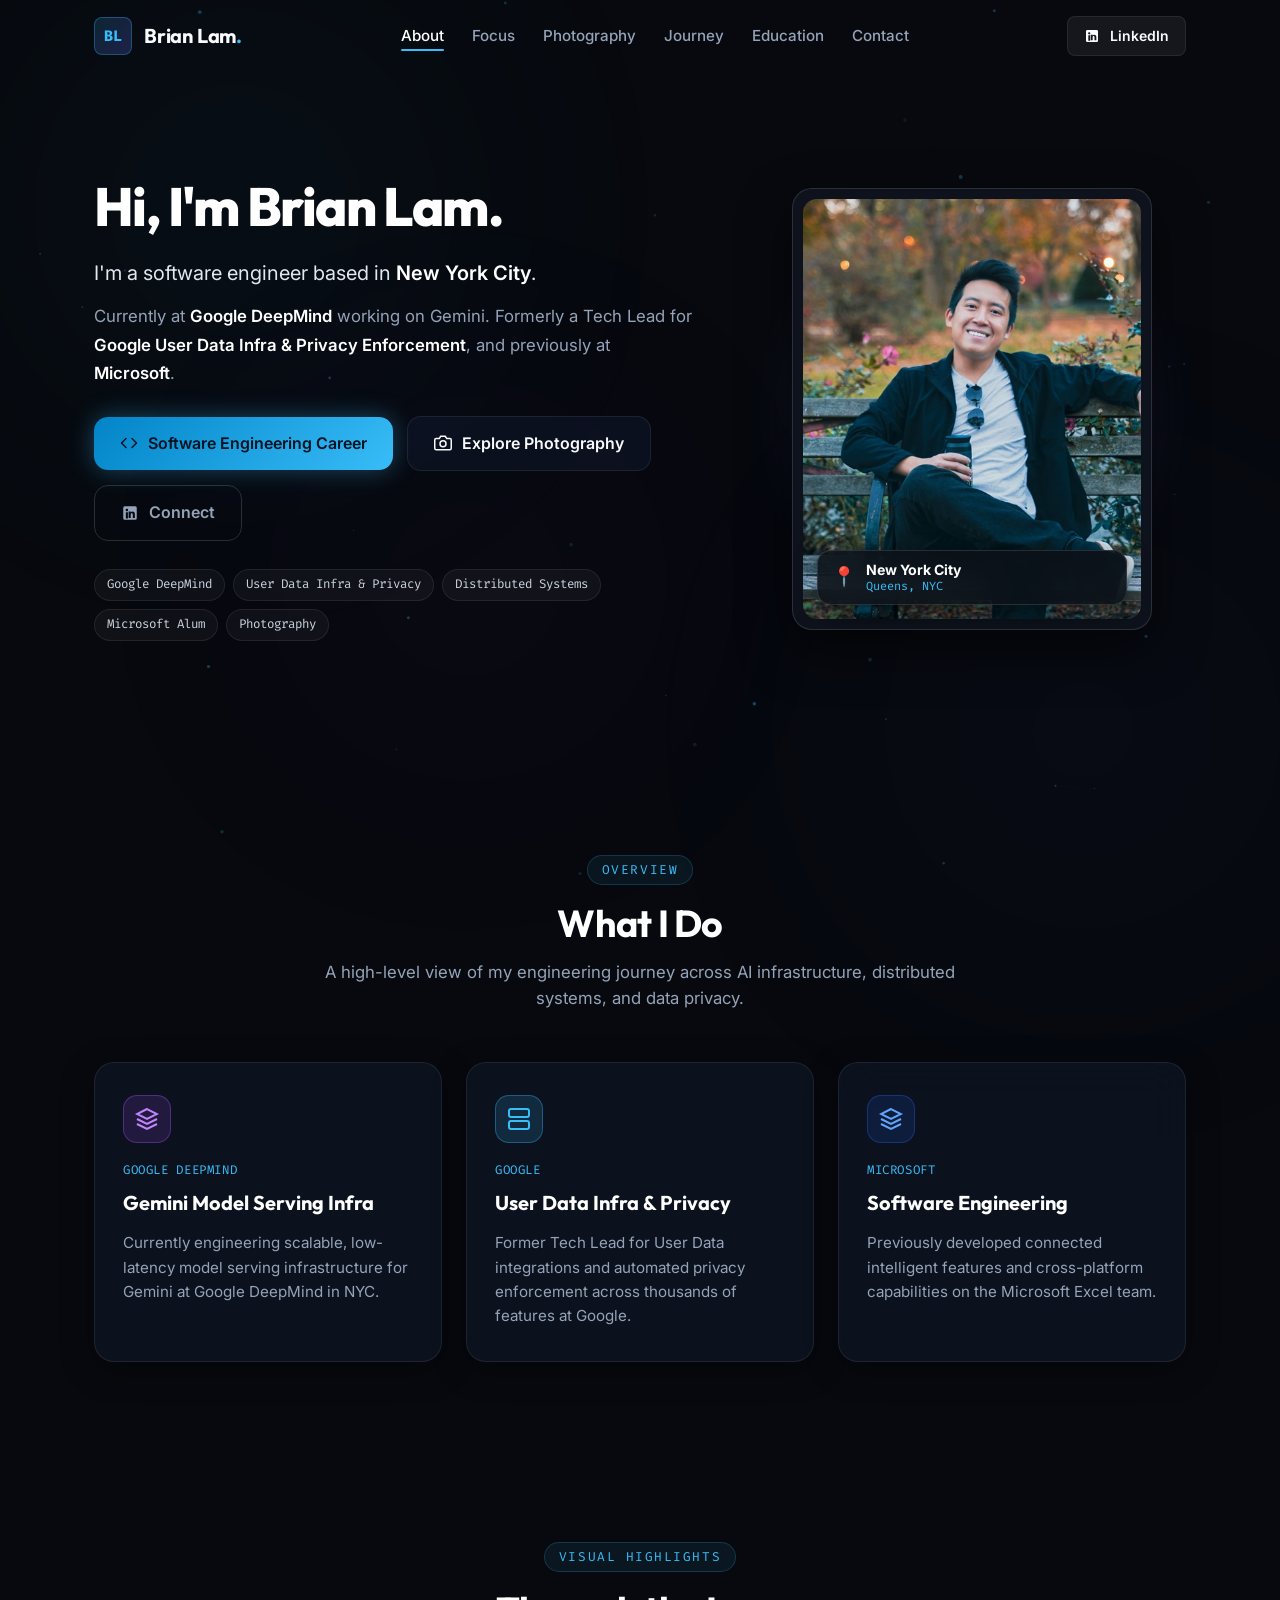
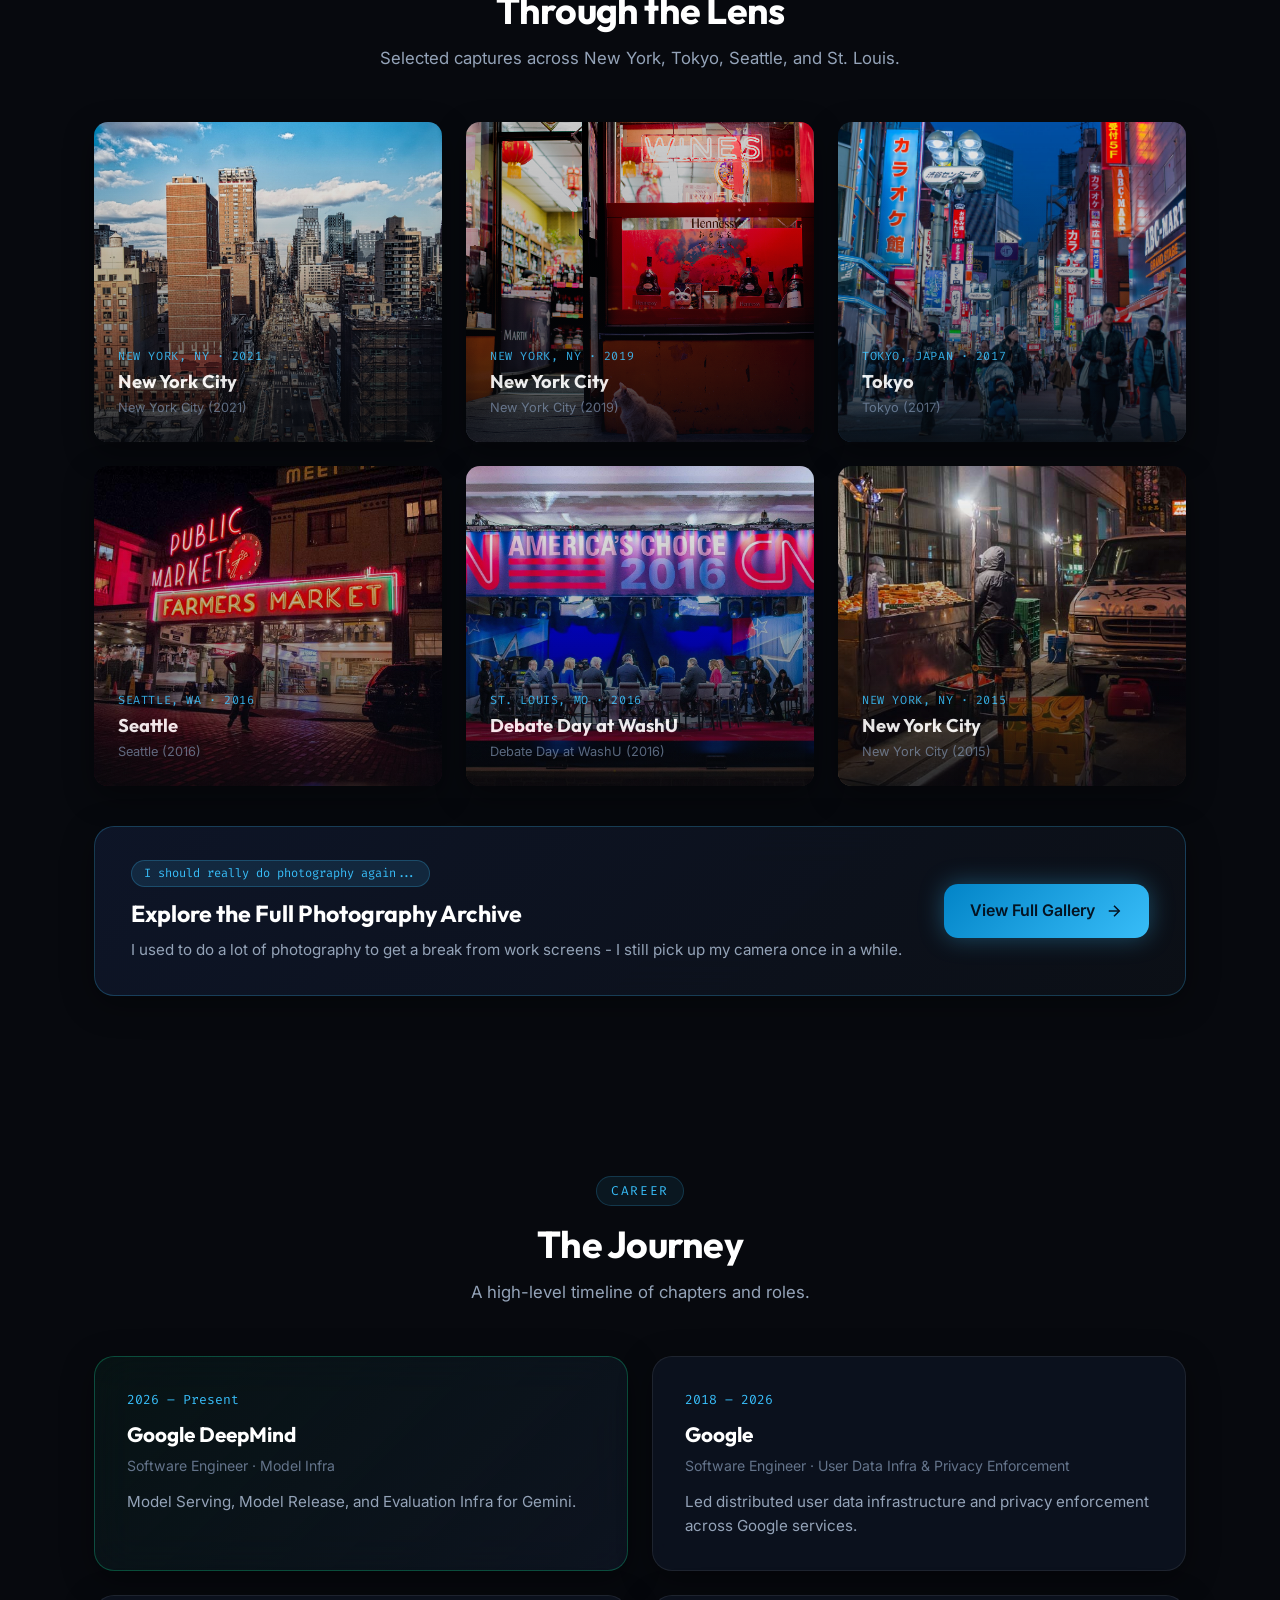
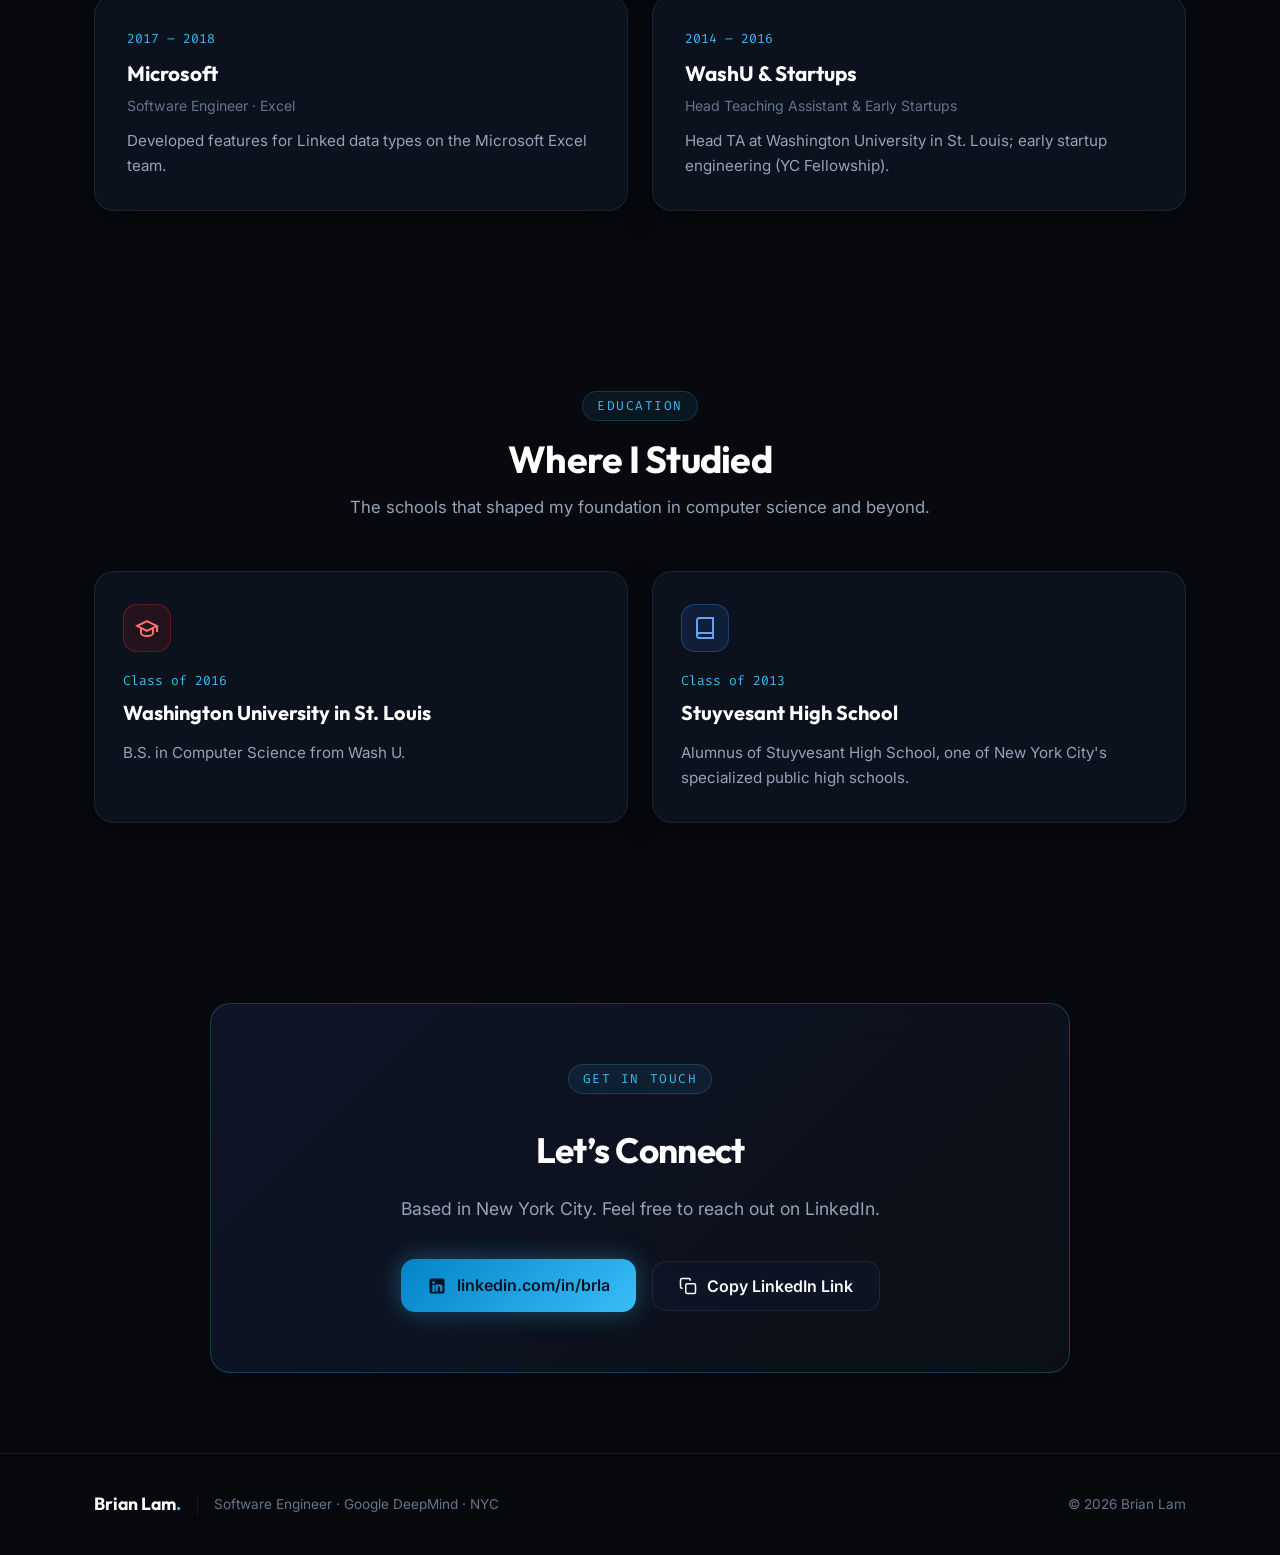
==== commit 768da59c: "Content updates" ====
--- a/index.html
+++ b/index.html
@@ -6,7 +6,7 @@
   <meta name="viewport" content="width=device-width, initial-scale=1.0">
   <meta http-equiv="X-UA-Compatible" content="ie=edge">
 
-  <title>Brian Lam | Software Engineer</title>
+  <title>Brian Lam | Software Engineer, NYC</title>
   <meta name="description"
     content="Personal website of Brian Lam — Software Engineer at Google DeepMind, former Tech Lead for Google User Data Infra & Privacy Enforcement, previously at Microsoft. Based in NYC.">
   <meta name="keywords"
@@ -37,19 +37,20 @@
 
   <!-- Stylesheet -->
   <link rel="stylesheet" href="style.css">
+</head>
+
+<body>
 
   <!-- Google tag (gtag.js) -->
   <script async src="https://www.googletagmanager.com/gtag/js?id=G-L0NFH814LF"></script>
   <script>
     window.dataLayer = window.dataLayer || [];
-    function gtag(){dataLayer.push(arguments);}
+    function gtag() { dataLayer.push(arguments); }
     gtag('js', new Date());
 
     gtag('config', 'G-L0NFH814LF');
   </script>
-</head>
-
-<body>
+
   <!-- Ambient background glow elements -->
   <div class="glow-sphere sphere-1"></div>
   <div class="glow-sphere sphere-2"></div>
@@ -121,7 +122,6 @@
 
           <!-- Bio & Story Column -->
           <div class="hero-content">
-
             <h1 class="hero-title animate-slide-up">
               Hi, I'm Brian Lam.
             </h1>
@@ -137,16 +137,21 @@
             </p>
 
             <div class="hero-cta-group animate-slide-up delay-3">
-              <a href="photography.html" class="btn btn-primary btn-lg glow-button" id="hero-cta-photo">
+              <a href="#focus" class="btn btn-primary btn-lg glow-button" id="hero-cta-focus">
+                <svg class="icon" viewBox="0 0 24 24" width="18" height="18" fill="none" stroke="currentColor"
+                  stroke-width="2" stroke-linecap="round" stroke-linejoin="round">
+                  <polyline points="16 18 22 12 16 6"></polyline>
+                  <polyline points="8 6 2 12 8 18"></polyline>
+                </svg>
+                <span>Software Engineering Career</span>
+              </a>
+              <a href="photography.html" class="btn btn-glass btn-lg" id="hero-cta-photo">
                 <svg class="icon" viewBox="0 0 24 24" width="18" height="18" fill="none" stroke="currentColor"
                   stroke-width="2">
                   <path d="M23 19a2 2 0 0 1-2 2H3a2 2 0 0 1-2-2V8a2 2 0 0 1 2-2h4l2-3h6l2 3h4a2 2 0 0 1 2 2z"></path>
                   <circle cx="12" cy="13" r="4"></circle>
                 </svg>
                 <span>Explore Photography</span>
-              </a>
-              <a href="#focus" class="btn btn-glass btn-lg" id="hero-cta-focus">
-                <span>Software Engineering Career</span>
               </a>
               <a href="https://www.linkedin.com/in/brla/" target="_blank" rel="noopener noreferrer"
                 class="btn btn-outline btn-lg" id="hero-cta-connect">
